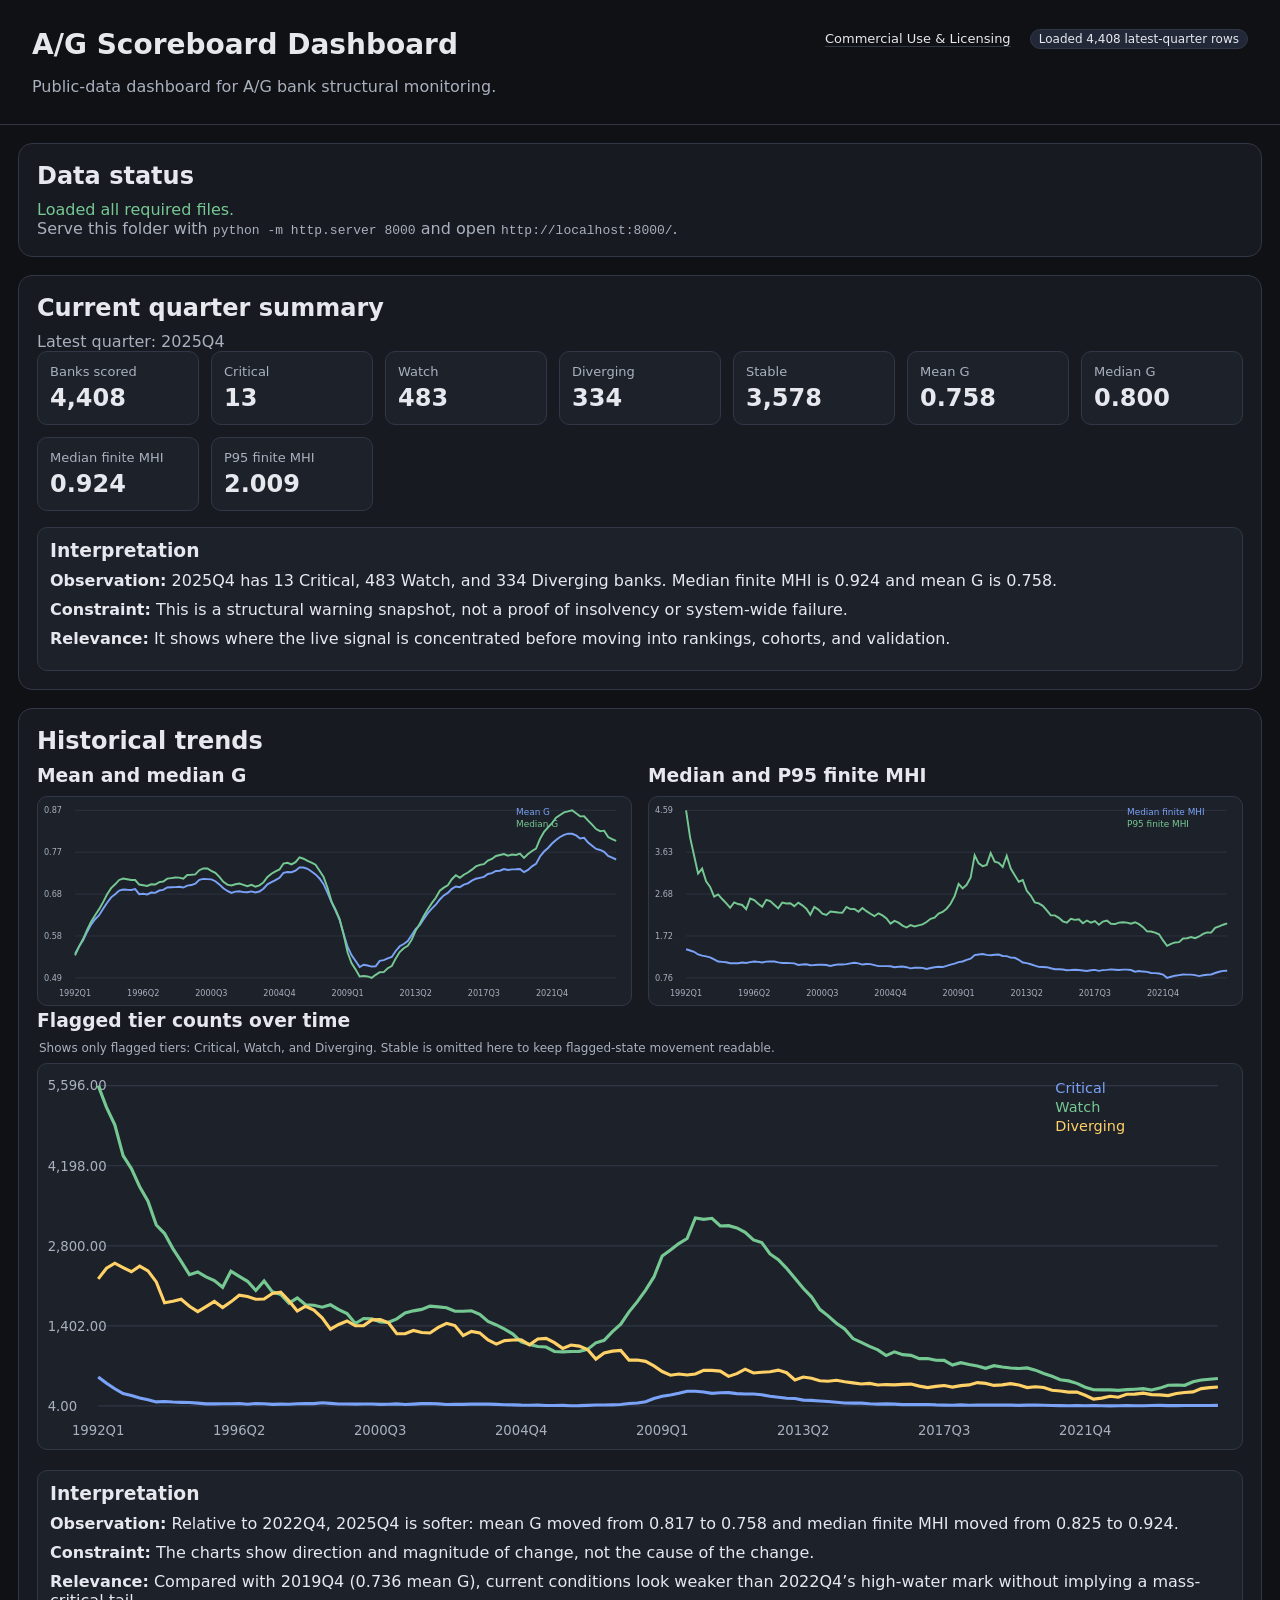
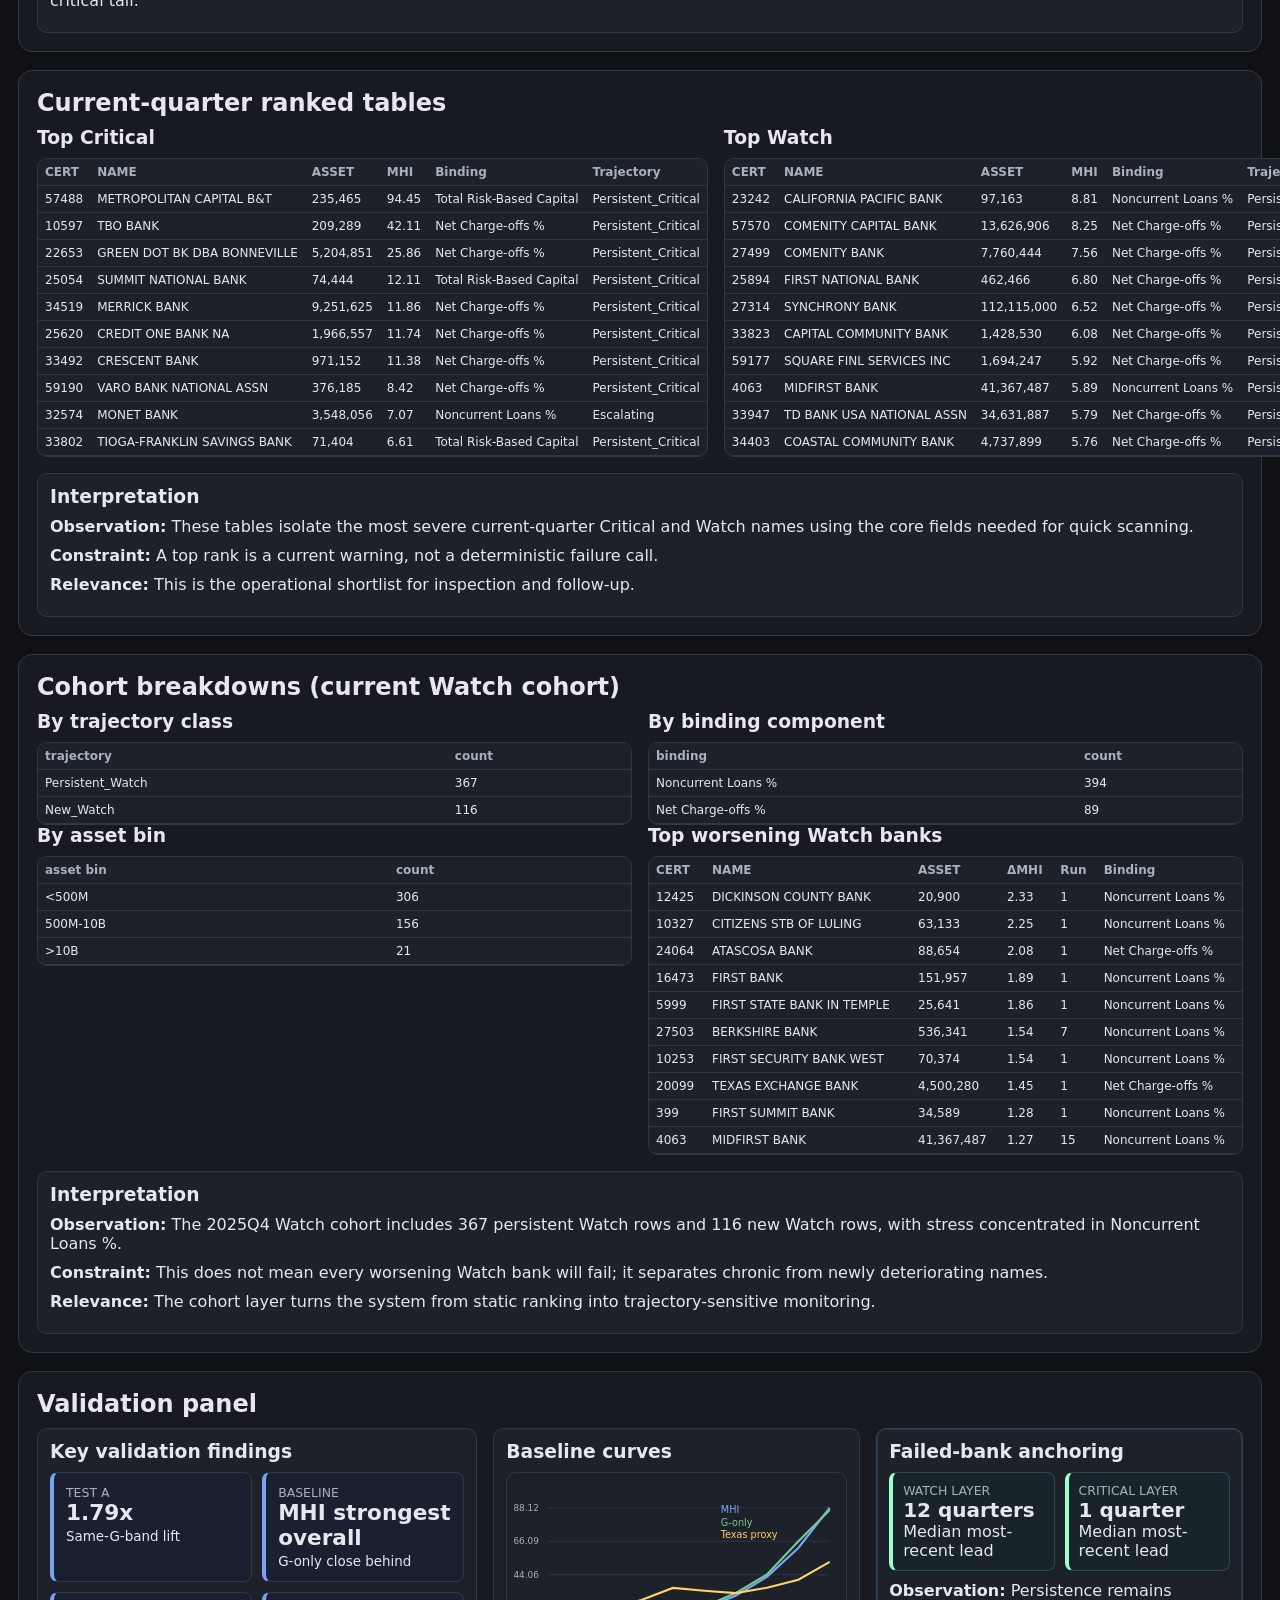
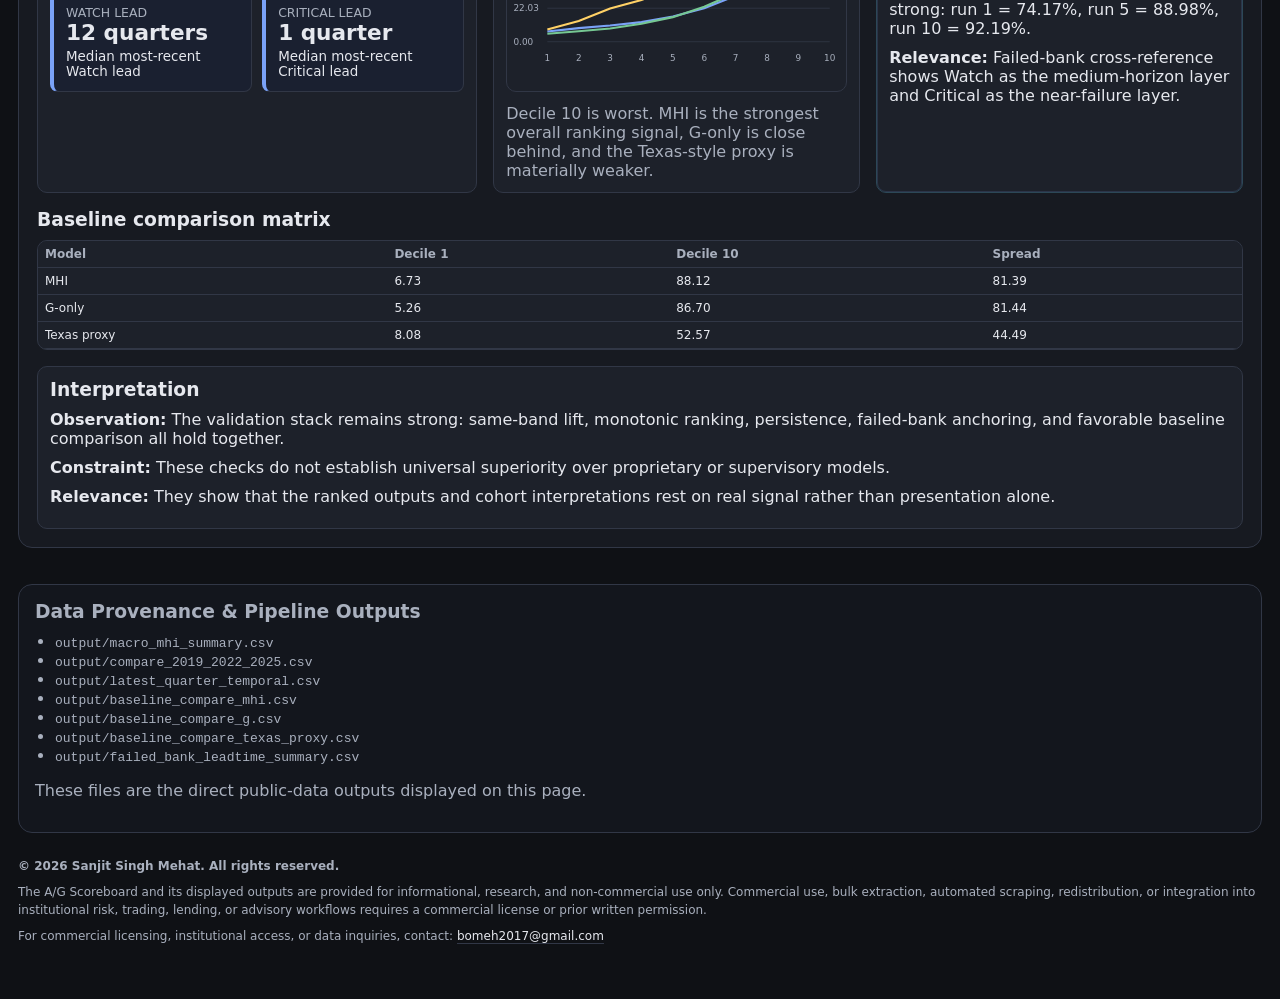
==== index.html @ 6cc2bc05 "Add files via upload" ====
<!doctype html>
<html lang="en">
<head>
  <meta charset="utf-8" />
  <meta name="viewport" content="width=device-width,initial-scale=1" />
  <title>A/G Scoreboard Dashboard</title>
  <link rel="stylesheet" href="styles.css" />
</head>
<body>
  <header class="page-header">
    <div>
      <h1>A/G Scoreboard Dashboard</h1>
      <p class="subhead">Public-data dashboard for A/G bank structural monitoring.</p>
    </div>
    <div class="header-meta"><a class="nav-link" href="licensing.html">Commercial Use & Licensing</a> <span id="headerMeta">Loading…</span></div>
  </header>

  <main class="container">
    <section class="panel">
      <h2>Data status</h2>
      <div id="loadStatus">Loading…</div>
      <div class="small">Serve this folder with <code>python -m http.server 8000</code> and open <code>http://localhost:8000/</code>.</div>
    </section>

    <section class="panel">
      <h2>Current quarter summary</h2>
      <div id="currentQuarterMeta" class="meta-row"></div>
      <div class="stats-grid" id="summaryStats"></div>
      <div class="interp"><h3>Interpretation</h3><div id="summaryInterp"></div></div>
    </section>

    <section class="panel">
      <h2>Historical trends</h2>
      <div class="chart-grid">
        <div><h3>Mean and median G</h3><svg id="gTrend" class="chart" viewBox="0 0 800 280"></svg></div>
        <div><h3>Median and P95 finite MHI</h3><svg id="mhiTrend" class="chart" viewBox="0 0 800 280"></svg></div>
      </div>
      <div>
        <h3>Flagged tier counts over time</h3>
        <div class="chart-note">Shows only flagged tiers: Critical, Watch, and Diverging. Stable is omitted here to keep flagged-state movement readable.</div>
        <svg id="tierTrend" class="chart tall" viewBox="0 0 1000 320"></svg>
      </div>
      <div class="interp"><h3>Interpretation</h3><div id="trendInterp"></div></div>
    </section>

    <section class="panel">
      <h2>Current-quarter ranked tables</h2>
      <div class="tables-grid">
        <div><h3>Top Critical</h3><div id="criticalTable"></div></div>
        <div><h3>Top Watch</h3><div id="watchTable"></div></div>
      </div>
      <div class="interp"><h3>Interpretation</h3><div id="rankInterp"></div></div>
    </section>

    <section class="panel">
      <h2>Cohort breakdowns (current Watch cohort)</h2>
      <div class="tables-grid">
        <div><h3>By trajectory class</h3><div id="watchTrajectory"></div></div>
        <div><h3>By binding component</h3><div id="watchBinding"></div></div>
      </div>
      <div class="tables-grid">
        <div><h3>By asset bin</h3><div id="watchAssetBin"></div></div>
        <div><h3>Top worsening Watch banks</h3><div id="watchWorsening"></div></div>
      </div>
      <div class="interp"><h3>Interpretation</h3><div id="cohortInterp"></div></div>
    </section>

    <section class="panel">
      <h2>Validation panel</h2>
      <div class="validation-grid">
        <div class="card">
          <h3>Key validation findings</h3>
          <div class="metrics-row" id="validationMetrics"></div>
        </div>
        <div class="card">
          <h3>Baseline curves</h3>
          <svg id="baselineChart" class="chart smallchart" viewBox="0 0 420 220"></svg>
          <div id="baselineCaption" class="small padtop"></div>
        </div>
        <div class="card anchor-card">
          <h3>Failed-bank anchoring</h3>
          <div id="failedBankSummary"></div>
        </div>
      </div>

      <div class="baseline-matrix-wrap">
        <h3>Baseline comparison matrix</h3>
        <div id="baselineMatrix"></div>
      </div>

      <div class="interp"><h3>Interpretation</h3><div id="validationInterp"></div></div>
    </section>
  </main>

  <footer class="page-footer">
    <div class="footer-card">
      <h3>Data Provenance &amp; Pipeline Outputs</h3>
      <ul class="downloads">
        <li><code>output/macro_mhi_summary.csv</code></li>
        <li><code>output/compare_2019_2022_2025.csv</code></li>
        <li><code>output/latest_quarter_temporal.csv</code></li>
        <li><code>output/baseline_compare_mhi.csv</code></li>
        <li><code>output/baseline_compare_g.csv</code></li>
        <li><code>output/baseline_compare_texas_proxy.csv</code></li>
        <li><code>output/failed_bank_leadtime_summary.csv</code></li>
      </ul>
      <p class="small">These files are the direct public-data outputs displayed on this page.</p>
    </div>
  </footer>

  <footer class="legal-footer">
    <p><strong>&copy; 2026 Sanjit Singh Mehat. All rights reserved.</strong></p>
    <p>
      The A/G Scoreboard and its displayed outputs are provided for informational,
      research, and non-commercial use only. Commercial use, bulk extraction,
      automated scraping, redistribution, or integration into institutional risk,
      trading, lending, or advisory workflows requires a commercial license or prior written permission.
    </p>
    <p>
      For commercial licensing, institutional access, or data inquiries, contact:
      <a href="mailto:bomeh2017@gmail.com">bomeh2017@gmail.com</a>
    </p>
  </footer>

  <script src="app.js"></script>
</body>
</html>
---- styles.css ----
:root{
  --bg:#0f1115; --panel:#171a21; --panel2:#1d212a; --text:#e6e8ee; --muted:#a9b0be;
  --line:#313746; --good:#76c893; --warn:#ffd166; --bad:#ef476f; --accent:#7aa2f7; --accent2:#9bffce;
}
*{box-sizing:border-box}
body{margin:0;font-family:ui-sans-serif,system-ui,-apple-system,Segoe UI,Roboto,Helvetica,Arial,sans-serif;background:var(--bg);color:var(--text)}
.page-header{display:flex;justify-content:space-between;gap:24px;align-items:flex-start;padding:28px 32px 12px;border-bottom:1px solid var(--line)}
h1,h2,h3{margin:0 0 10px}
h1{font-size:28px}
.subhead,.small,.meta-row,.chart-note{color:var(--muted)}
.container{max-width:1400px;margin:0 auto;padding:18px}
.panel{background:var(--panel);border:1px solid var(--line);border-radius:14px;padding:18px;margin-bottom:18px}
.page-footer{max-width:1400px;margin:0 auto 24px;padding:0 18px}
.footer-card{background:#13161d;border:1px solid var(--line);border-radius:14px;padding:16px;color:var(--muted)}
.stats-grid{display:grid;grid-template-columns:repeat(auto-fit,minmax(160px,1fr));gap:12px}
.stat,.card{background:var(--panel2);border:1px solid var(--line);border-radius:10px;padding:12px}
.stat .label{color:var(--muted);font-size:13px}
.stat .value{font-size:24px;font-weight:700;margin-top:5px}
.chart-grid,.tables-grid,.validation-grid{display:grid;gap:16px}
.chart-grid,.tables-grid{grid-template-columns:1fr 1fr}
.validation-grid{grid-template-columns:1.2fr 1fr 1fr}
.chart{width:100%;height:auto;background:var(--panel2);border:1px solid var(--line);border-radius:10px}
.chart.tall{min-height:320px}
.chart.smallchart{min-height:220px}
.chart-note{font-size:12px;margin:0 0 8px 2px}
table{width:100%;border-collapse:collapse;font-size:13px}
th,td{border-bottom:1px solid var(--line);padding:7px 8px;text-align:left;vertical-align:top}
th{color:var(--muted);font-weight:600;position:sticky;top:0;background:var(--panel2)}
.table-wrap{max-height:360px;overflow:auto;background:var(--panel2);border:1px solid var(--line);border-radius:10px}
.interp{margin-top:16px;background:var(--panel2);border:1px solid var(--line);border-radius:10px;padding:12px}
.downloads{margin:0;padding-left:20px}
.badge{display:inline-block;padding:2px 8px;border-radius:999px;font-size:12px;background:#232838;border:1px solid var(--line)}
.ok{color:var(--good)} .warn{color:var(--warn)} .bad{color:var(--bad)}
.metrics-row{display:grid;grid-template-columns:repeat(auto-fit,minmax(135px,1fr));gap:10px}
.metric-card{background:#1a2030;padding:12px;border:1px solid var(--line);border-left:4px solid var(--accent);border-radius:8px}
.metric-card .value{font-size:1.35em;font-weight:700;color:var(--text)}
.metric-card .label{font-size:.78em;color:var(--muted);text-transform:uppercase}
.metric-card .sub{font-size:.84em;color:var(--text);margin-top:4px}
.anchor-card{border-color:#2c4857; box-shadow: inset 0 0 0 1px rgba(122,162,247,.15)}
.anchor-highlight{display:grid;grid-template-columns:1fr 1fr;gap:10px;margin:8px 0 10px}
.anchor-box{background:#18232a;border:1px solid #2c4857;border-left:4px solid var(--accent2);border-radius:8px;padding:10px}
.anchor-box .value{font-size:1.25em;font-weight:700}
.anchor-box .label{font-size:.78em;color:var(--muted);text-transform:uppercase}
.padtop{padding-top:8px}
.compact th,.compact td{font-size:12px;padding:6px 7px}
.col-nowrap{white-space:nowrap}
.col-binding{max-width:165px;white-space:nowrap;overflow:hidden;text-overflow:ellipsis}
.col-name{white-space:nowrap;max-width:220px;overflow:hidden;text-overflow:ellipsis}
.baseline-matrix-wrap{margin-top:16px}
.prose-line{margin:0 0 10px}
.legal-footer {
  max-width: 1400px;
  margin: 0 auto 28px;
  padding: 0 18px 18px;
}
.legal-footer p {
  margin: 0 0 8px;
  color: var(--muted);
  font-size: 12px;
  line-height: 1.5;
}
.legal-footer a {
  color: var(--text);
  text-decoration: none;
  border-bottom: 1px solid var(--line);
}
.legal-footer a:hover {
  color: var(--accent);
}
@media (max-width:1100px){.validation-grid,.anchor-highlight{grid-template-columns:1fr}}
@media (max-width:980px){.chart-grid,.tables-grid,.page-header{grid-template-columns:1fr;display:grid}}


.nav-link{
  color: var(--text);
  text-decoration:none;
  border-bottom:1px solid var(--line);
  margin-right:14px;
  font-size:13px;
}
.nav-link:hover{ color: var(--accent); }

.licensing-wrap{
  max-width: 980px;
  margin: 0 auto;
  padding: 24px 18px 40px;
}
.licensing-card{
  background: var(--panel);
  border:1px solid var(--line);
  border-radius:14px;
  padding:20px;
  margin-bottom:18px;
}
.licensing-card p{
  color: var(--text);
  line-height:1.6;
  margin:0 0 12px;
}
.licensing-card ul{
  margin: 0 0 8px 20px;
  color: var(--text);
}
.licensing-card li{
  margin: 0 0 8px;
}
.licensing-note{
  color: var(--muted);
  font-size: 13px;
}
.inline-link{
  color: var(--text);
  text-decoration:none;
  border-bottom:1px solid var(--line);
}
.inline-link:hover{ color: var(--accent); }
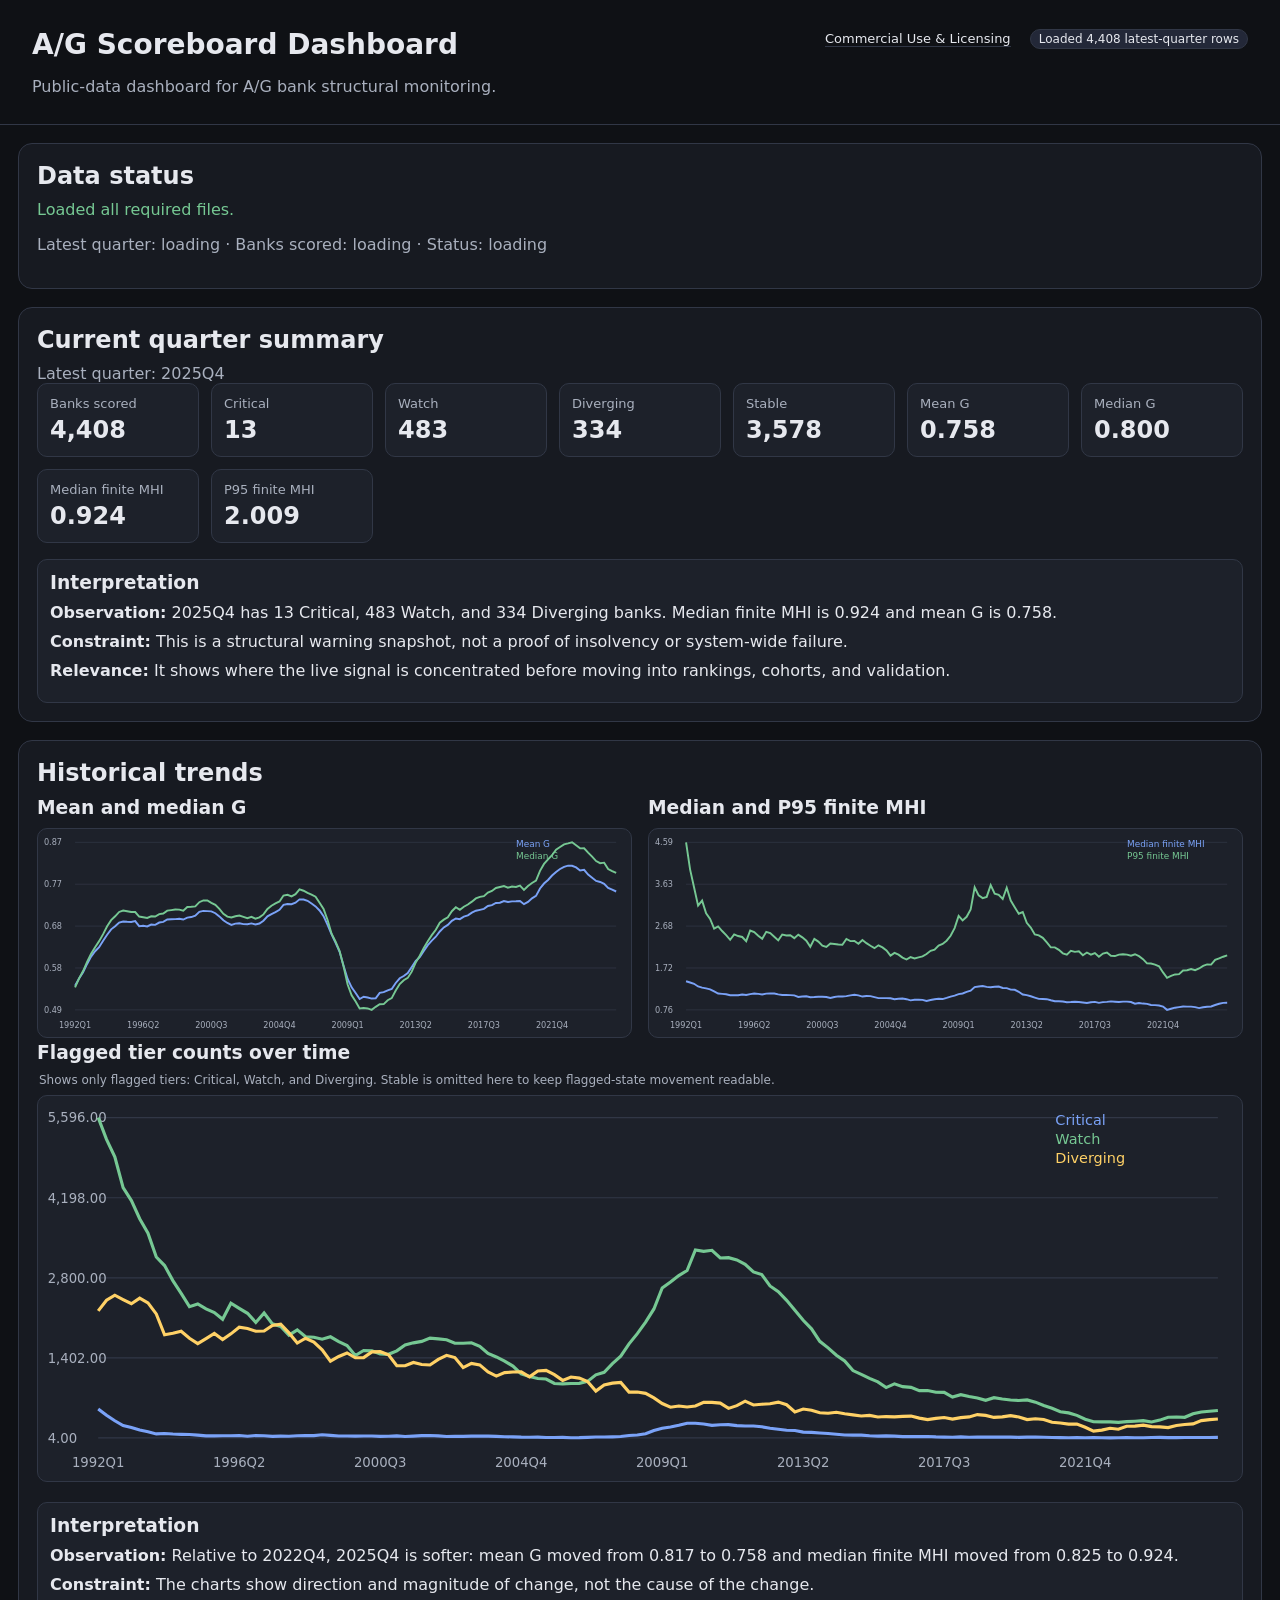
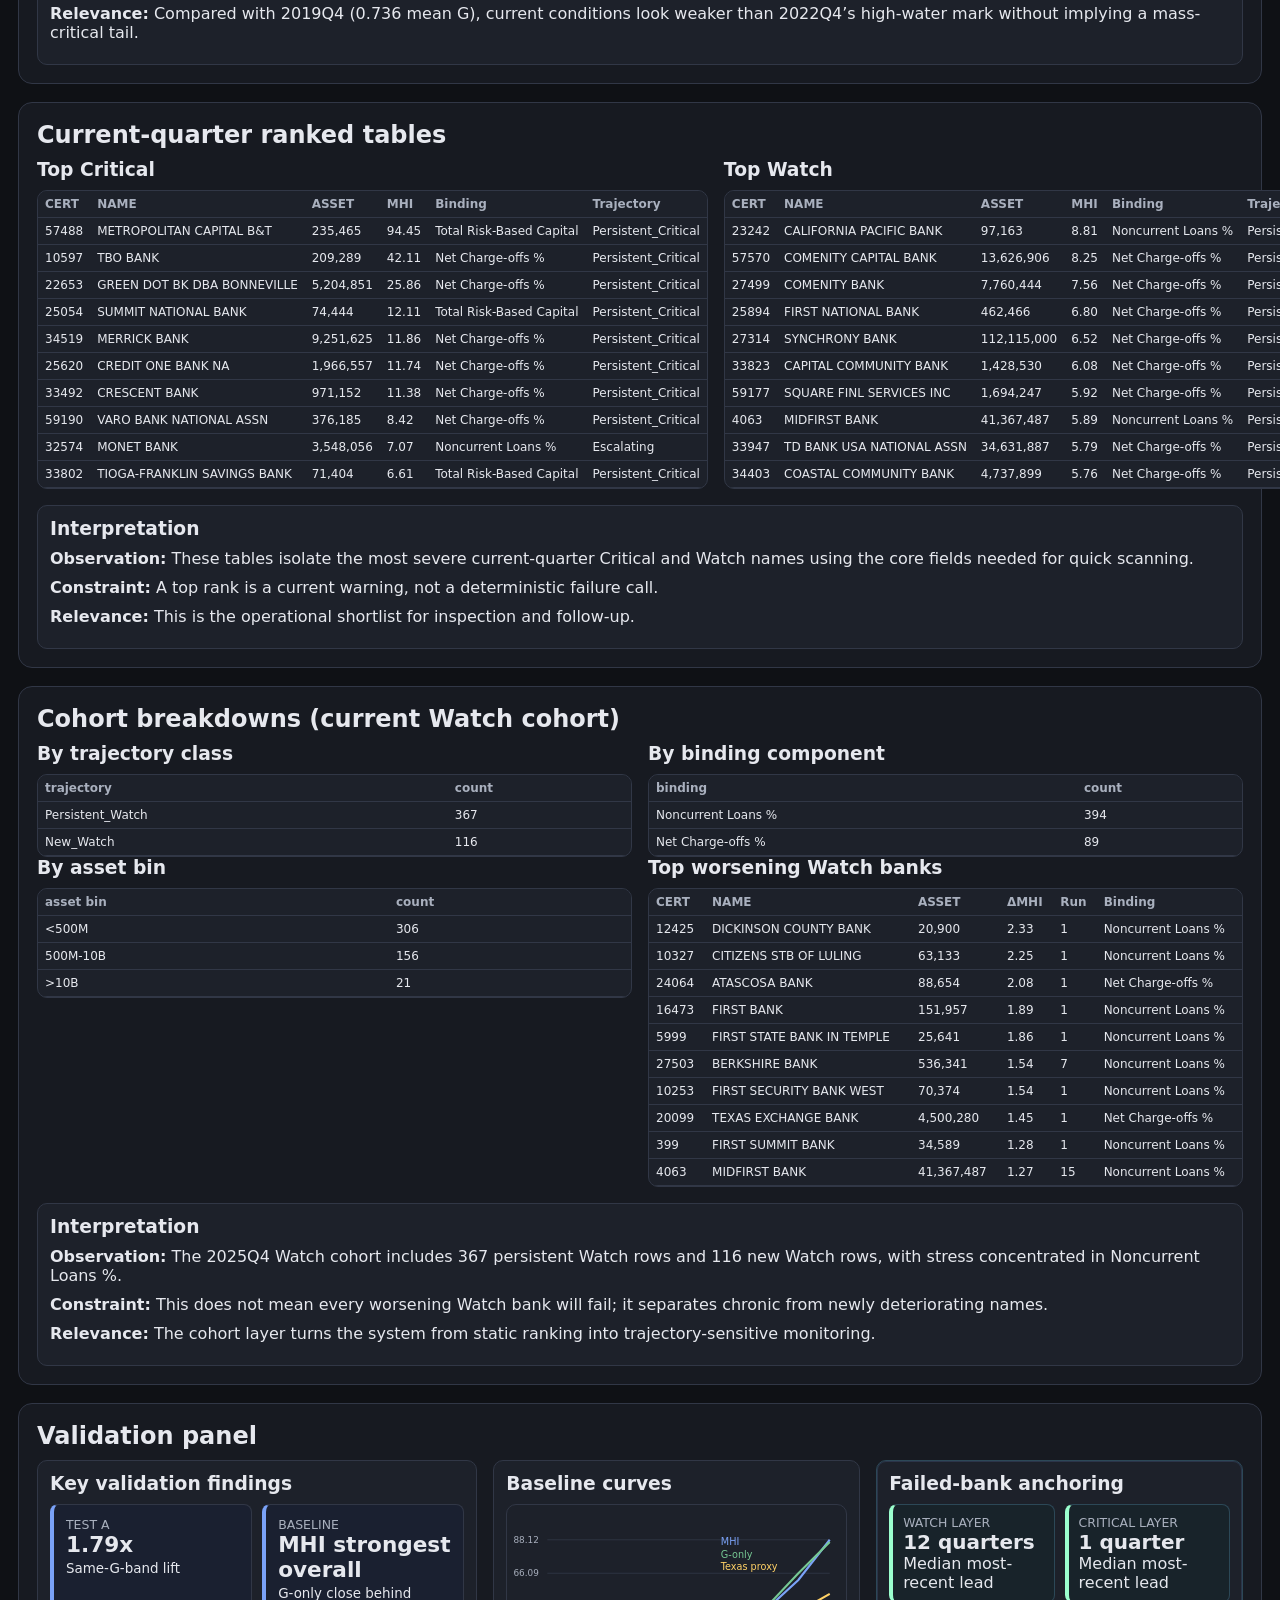
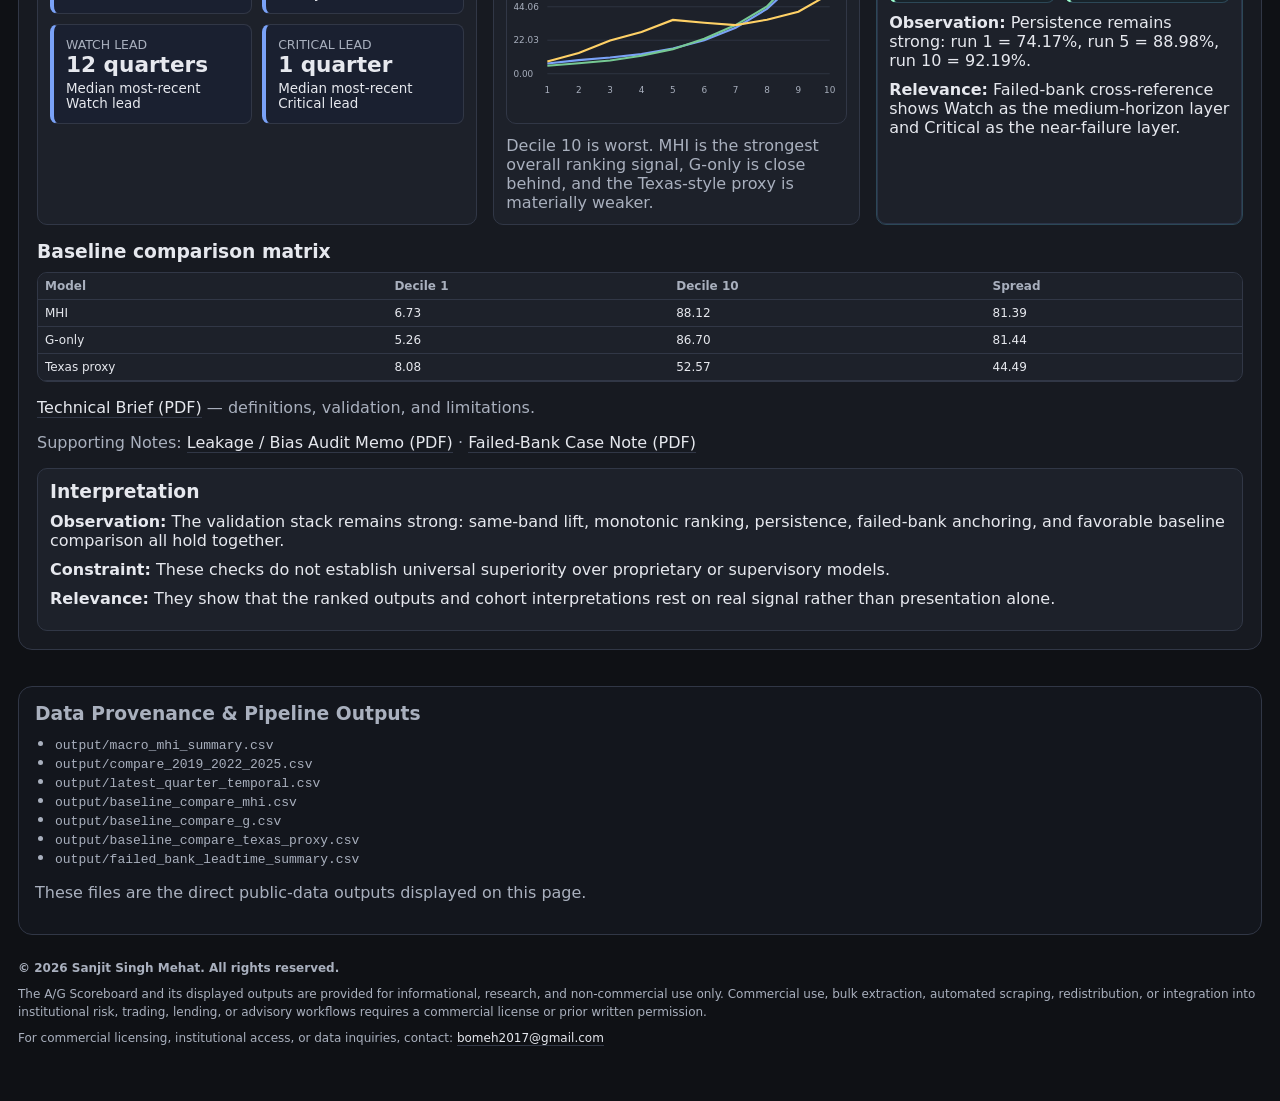
==== commit 28e8f7a1: "Add files via upload" ====
--- a/index.html
+++ b/index.html
@@ -19,7 +19,7 @@
     <section class="panel">
       <h2>Data status</h2>
       <div id="loadStatus">Loading…</div>
-      <div class="small">Serve this folder with <code>python -m http.server 8000</code> and open <code>http://localhost:8000/</code>.</div>
+      <p class="small" id="statusMeta">Latest quarter: loading · Banks scored: loading · Status: loading</p>
     </section>
 
     <section class="panel">
@@ -88,6 +88,16 @@
         <div id="baselineMatrix"></div>
       </div>
 
+      <p class="small brief-link-row">
+        <a class="inline-link" href="Technical%20Brief.pdf">Technical Brief (PDF)</a> — definitions, validation, and limitations.
+      </p>
+      <p class="small brief-link-row">
+        Supporting Notes:
+        <a class="inline-link" href="AG%20Leakage%20Bias%20Audit%20Memo.pdf">Leakage / Bias Audit Memo (PDF)</a>
+        ·
+        <a class="inline-link" href="FAILED_BANK_CASE_NOTE.pdf">Failed-Bank Case Note (PDF)</a>
+      </p>
+
       <div class="interp"><h3>Interpretation</h3><div id="validationInterp"></div></div>
     </section>
   </main>
--- a/styles.css
+++ b/styles.css
@@ -114,3 +114,6 @@
   border-bottom:1px solid var(--line);
 }
 .inline-link:hover{ color: var(--accent); }
+.brief-link-row + .brief-link-row {
+  margin-top: 6px;
+}
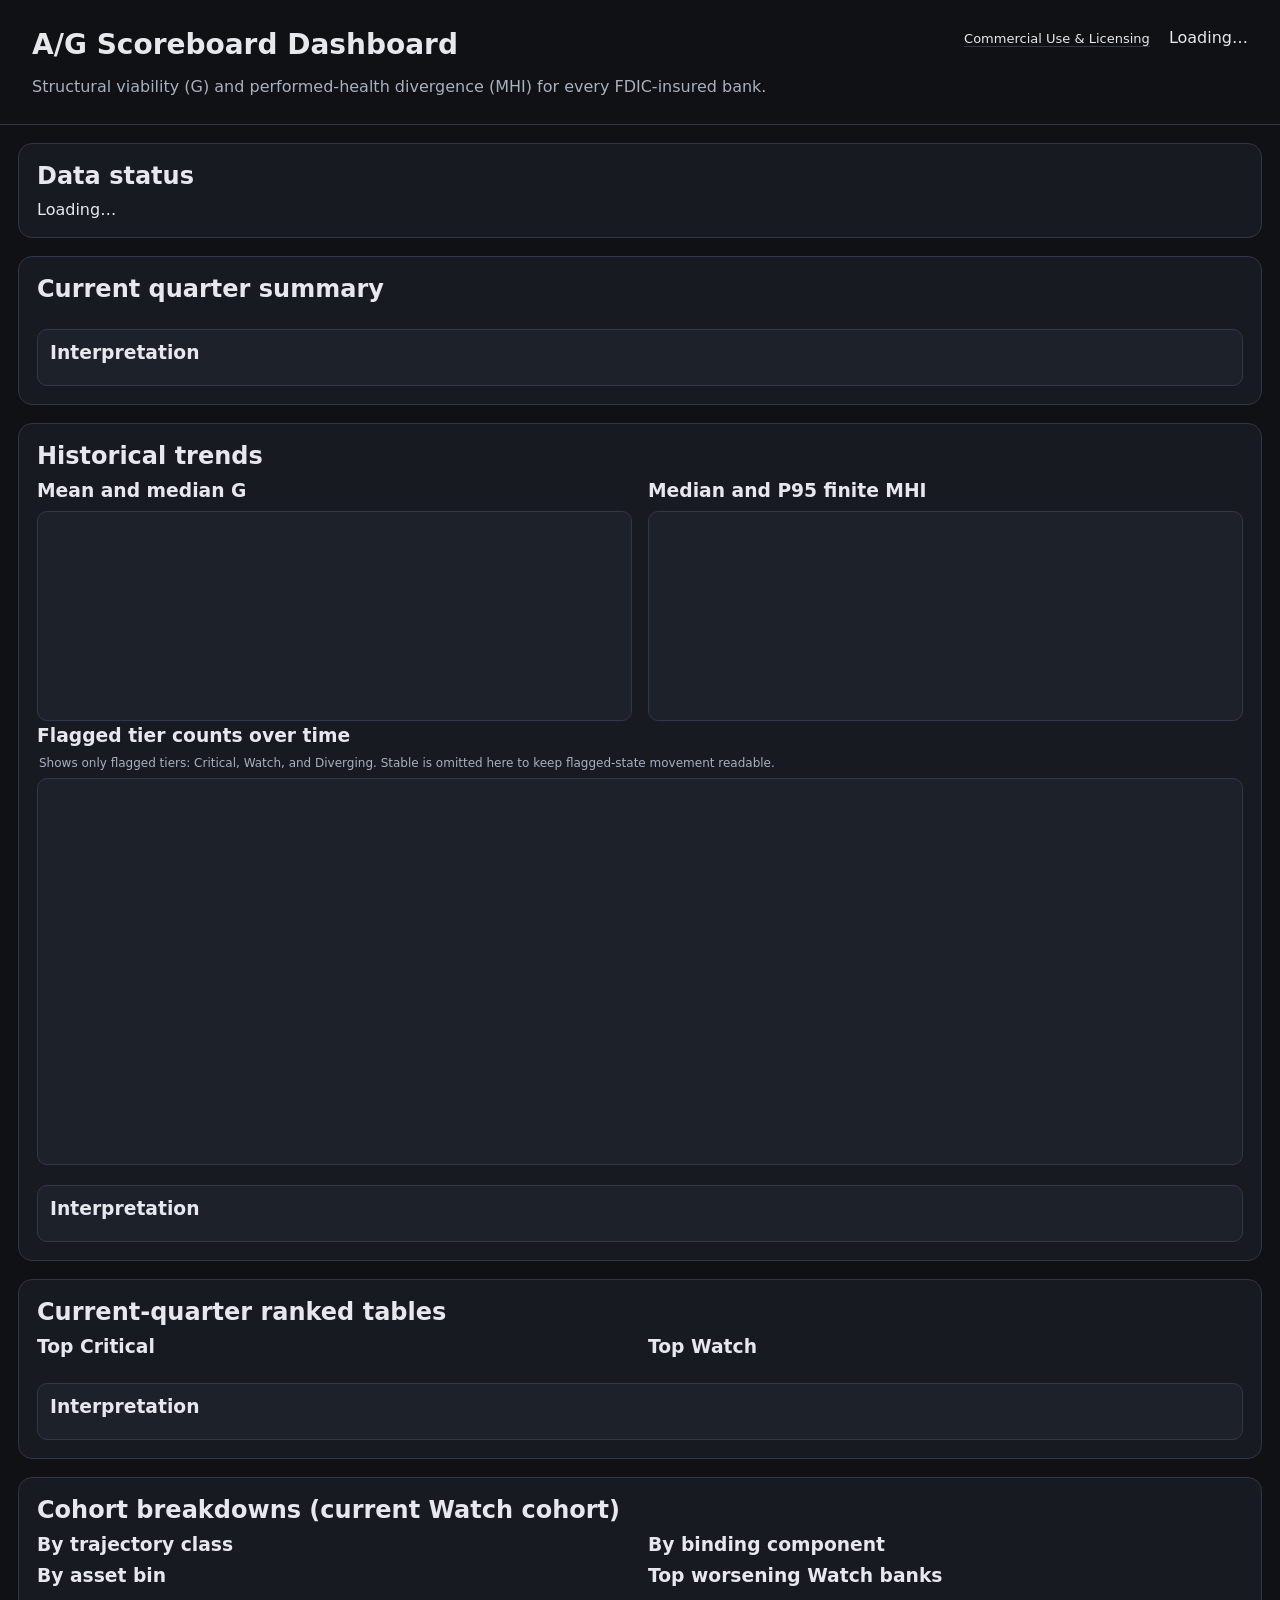
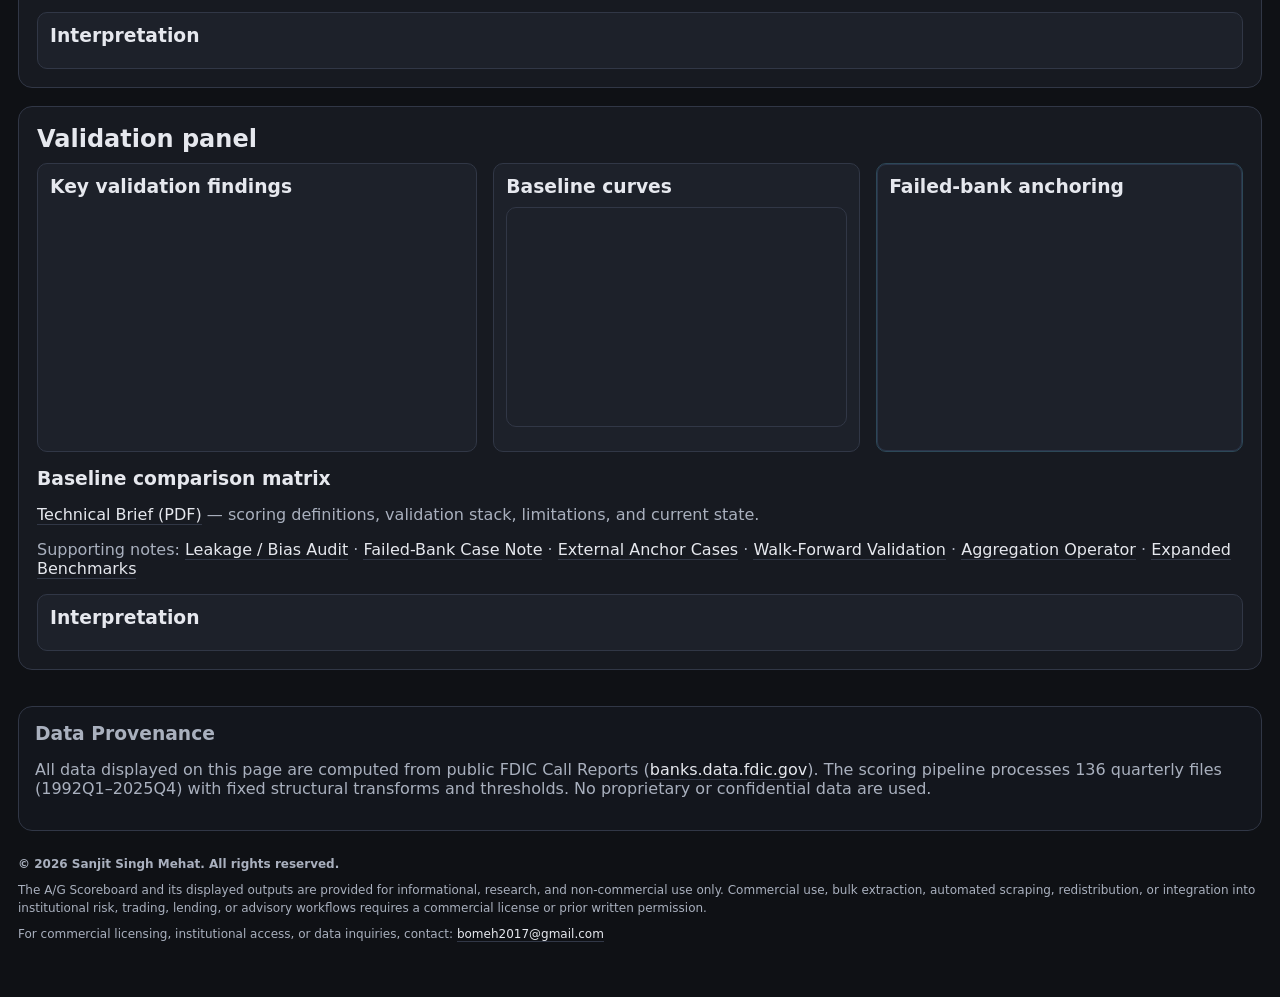
==== commit 60e1638a: "Add files via upload" ====
--- a/index.html
+++ b/index.html
@@ -10,7 +10,7 @@
   <header class="page-header">
     <div>
       <h1>A/G Scoreboard Dashboard</h1>
-      <p class="subhead">Public-data dashboard for A/G bank structural monitoring.</p>
+      <p class="subhead">Structural viability (G) and performed-health divergence (MHI) for every FDIC-insured bank.</p>
     </div>
     <div class="header-meta"><a class="nav-link" href="licensing.html">Commercial Use & Licensing</a> <span id="headerMeta">Loading…</span></div>
   </header>
@@ -19,7 +19,6 @@
     <section class="panel">
       <h2>Data status</h2>
       <div id="loadStatus">Loading…</div>
-      <p class="small" id="statusMeta">Latest quarter: loading · Banks scored: loading · Status: loading</p>
     </section>
 
     <section class="panel">
@@ -89,13 +88,21 @@
       </div>
 
       <p class="small brief-link-row">
-        <a class="inline-link" href="Technical%20Brief.pdf">Technical Brief (PDF)</a> — definitions, validation, and limitations.
+        <a class="inline-link" href="Technical%20Brief%20(Updated).pdf">Technical Brief (PDF)</a> — scoring definitions, validation stack, limitations, and current state.
       </p>
       <p class="small brief-link-row">
-        Supporting Notes:
-        <a class="inline-link" href="AG%20Leakage%20Bias%20Audit%20Memo.pdf">Leakage / Bias Audit Memo (PDF)</a>
+        Supporting notes:
+        <a class="inline-link" href="AG%20Leakage%20Bias%20Audit%20Memo.pdf">Leakage / Bias Audit</a>
         ·
-        <a class="inline-link" href="FAILED_BANK_CASE_NOTE.pdf">Failed-Bank Case Note (PDF)</a>
+        <a class="inline-link" href="FAILED_BANK_CASE_NOTE.pdf">Failed-Bank Case Note</a>
+        ·
+        <a class="inline-link" href="EXTERNAL_ANCHOR_CASE_SET.md">External Anchor Cases</a>
+        ·
+        <a class="inline-link" href="WALKFORWARD_EXTERNAL_VALIDATION.md">Walk-Forward Validation</a>
+        ·
+        <a class="inline-link" href="AGGREGATION_OPERATOR_NOTE.md">Aggregation Operator</a>
+        ·
+        <a class="inline-link" href="BENCHMARK_EXPANSION_NOTE.md">Expanded Benchmarks</a>
       </p>
 
       <div class="interp"><h3>Interpretation</h3><div id="validationInterp"></div></div>
@@ -104,17 +111,13 @@
 
   <footer class="page-footer">
     <div class="footer-card">
-      <h3>Data Provenance &amp; Pipeline Outputs</h3>
-      <ul class="downloads">
-        <li><code>output/macro_mhi_summary.csv</code></li>
-        <li><code>output/compare_2019_2022_2025.csv</code></li>
-        <li><code>output/latest_quarter_temporal.csv</code></li>
-        <li><code>output/baseline_compare_mhi.csv</code></li>
-        <li><code>output/baseline_compare_g.csv</code></li>
-        <li><code>output/baseline_compare_texas_proxy.csv</code></li>
-        <li><code>output/failed_bank_leadtime_summary.csv</code></li>
-      </ul>
-      <p class="small">These files are the direct public-data outputs displayed on this page.</p>
+      <h3>Data Provenance</h3>
+      <p class="small">
+        All data displayed on this page are computed from public FDIC Call Reports
+        (<a class="inline-link" href="https://banks.data.fdic.gov">banks.data.fdic.gov</a>).
+        The scoring pipeline processes 136 quarterly files (1992Q1–2025Q4) with fixed structural
+        transforms and thresholds. No proprietary or confidential data are used.
+      </p>
     </div>
   </footer>
 
--- a/styles.css
+++ b/styles.css
@@ -117,3 +117,9 @@
 .brief-link-row + .brief-link-row {
   margin-top: 6px;
 }
+.tag-internal,.tag-external{
+  display:inline-block;font-size:9px;font-weight:700;text-transform:uppercase;
+  letter-spacing:.05em;padding:1px 5px;border-radius:3px;vertical-align:middle;margin-left:4px;
+}
+.tag-internal{background:#2a2415;color:#ffd166;border:1px solid #4a3d1a}
+.tag-external{background:#152a1f;color:#76c893;border:1px solid #1a4a2d}
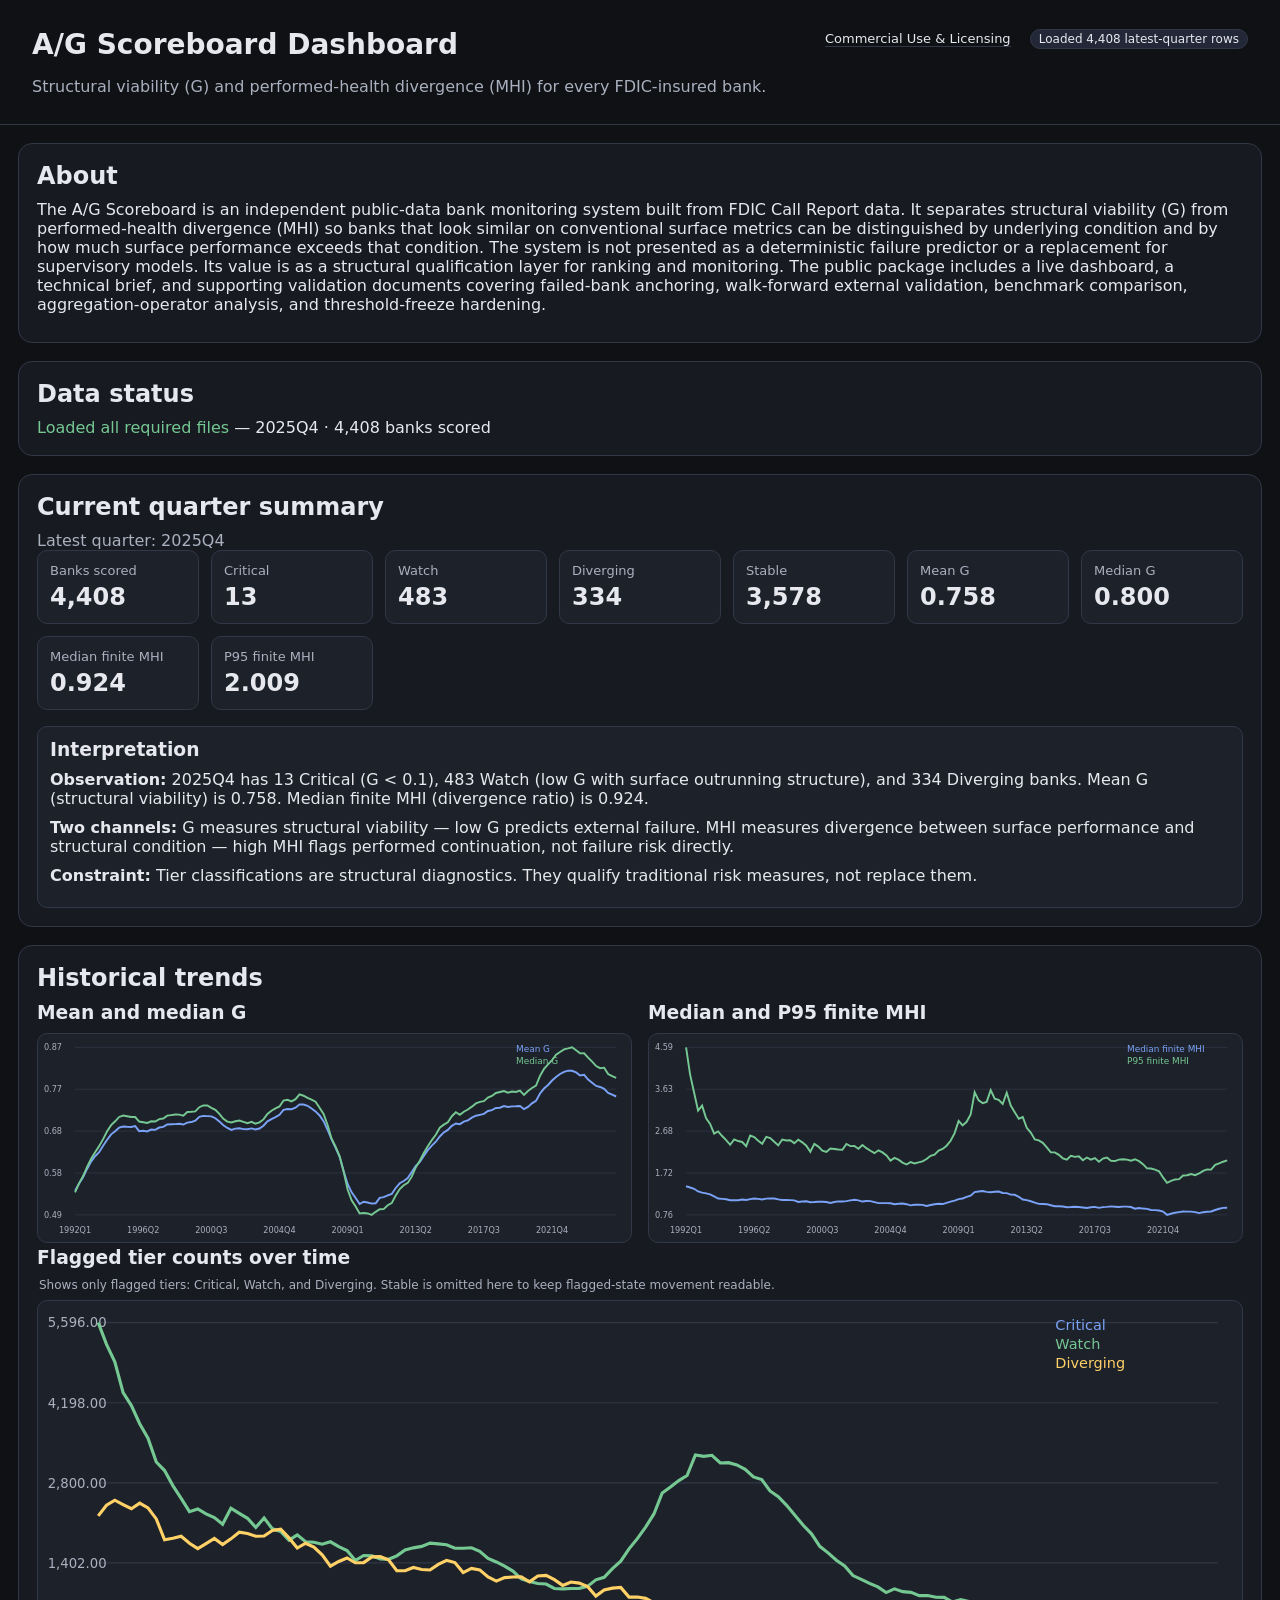
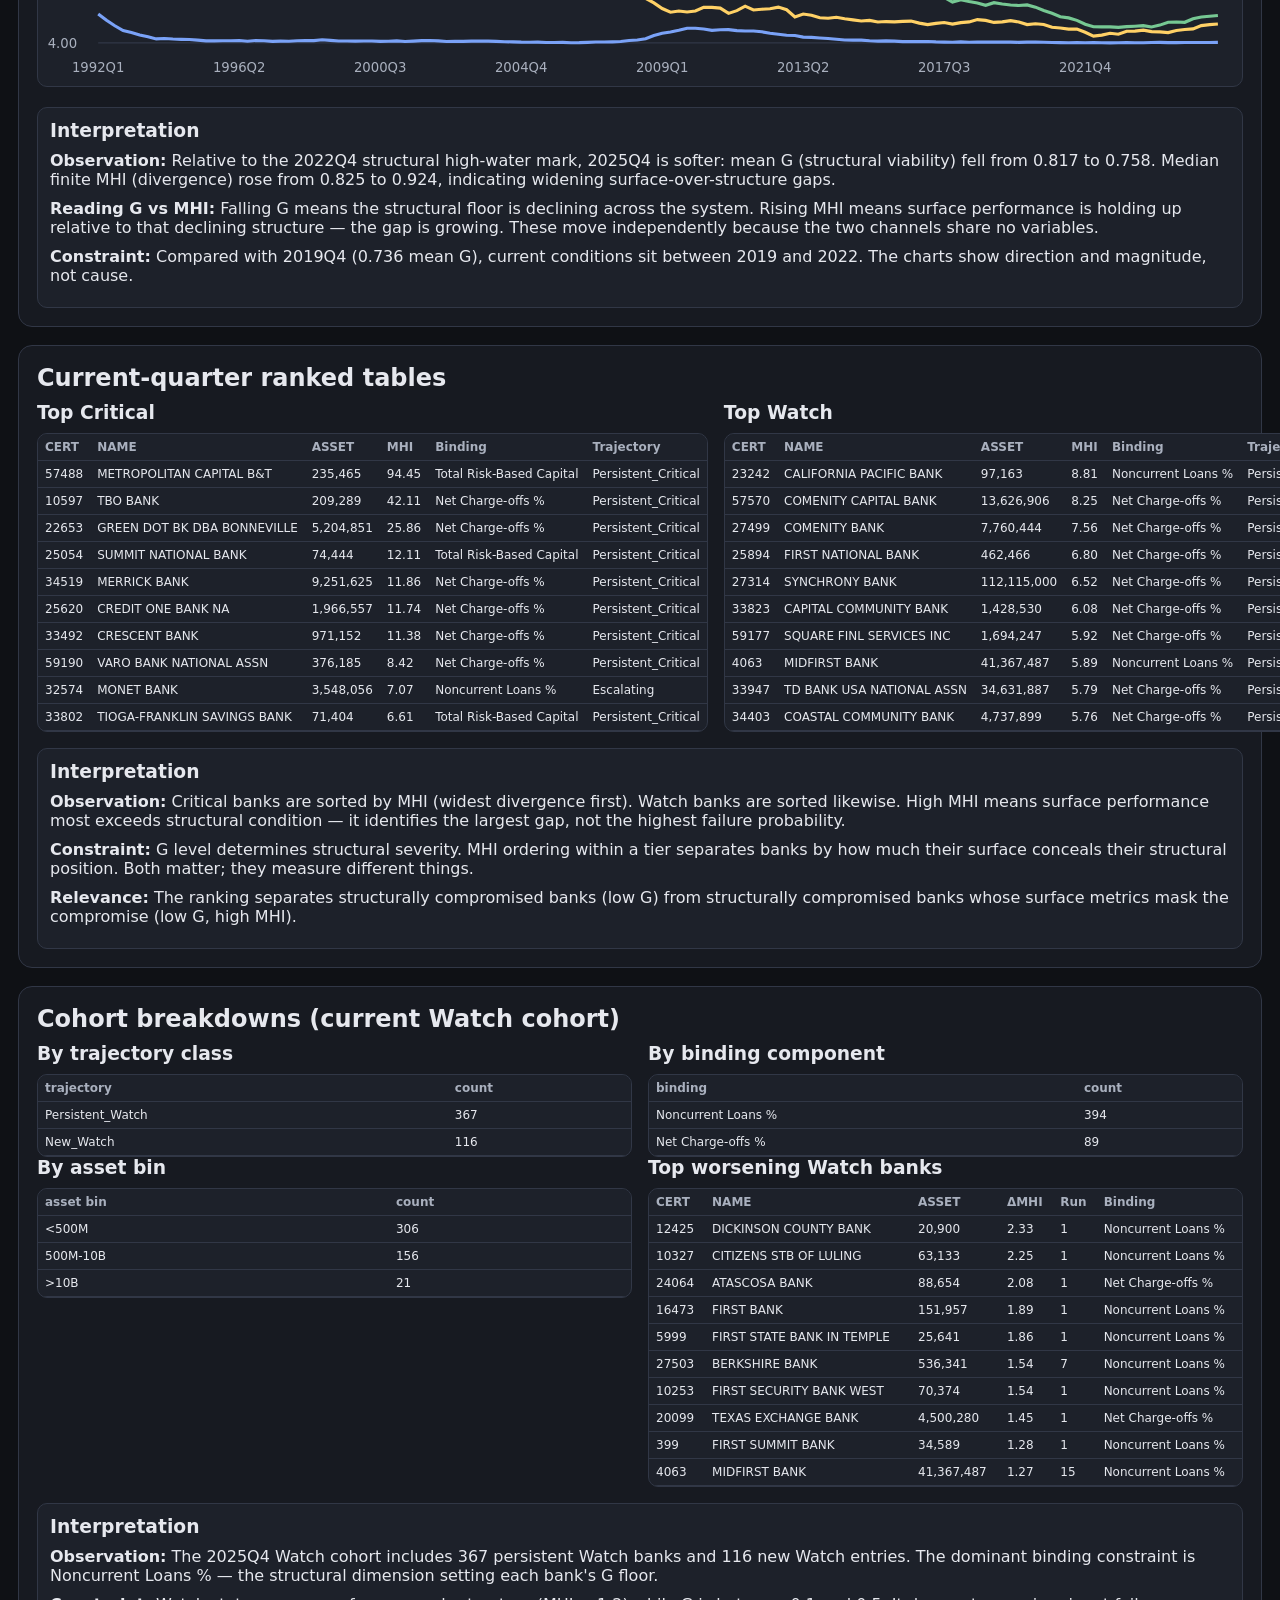
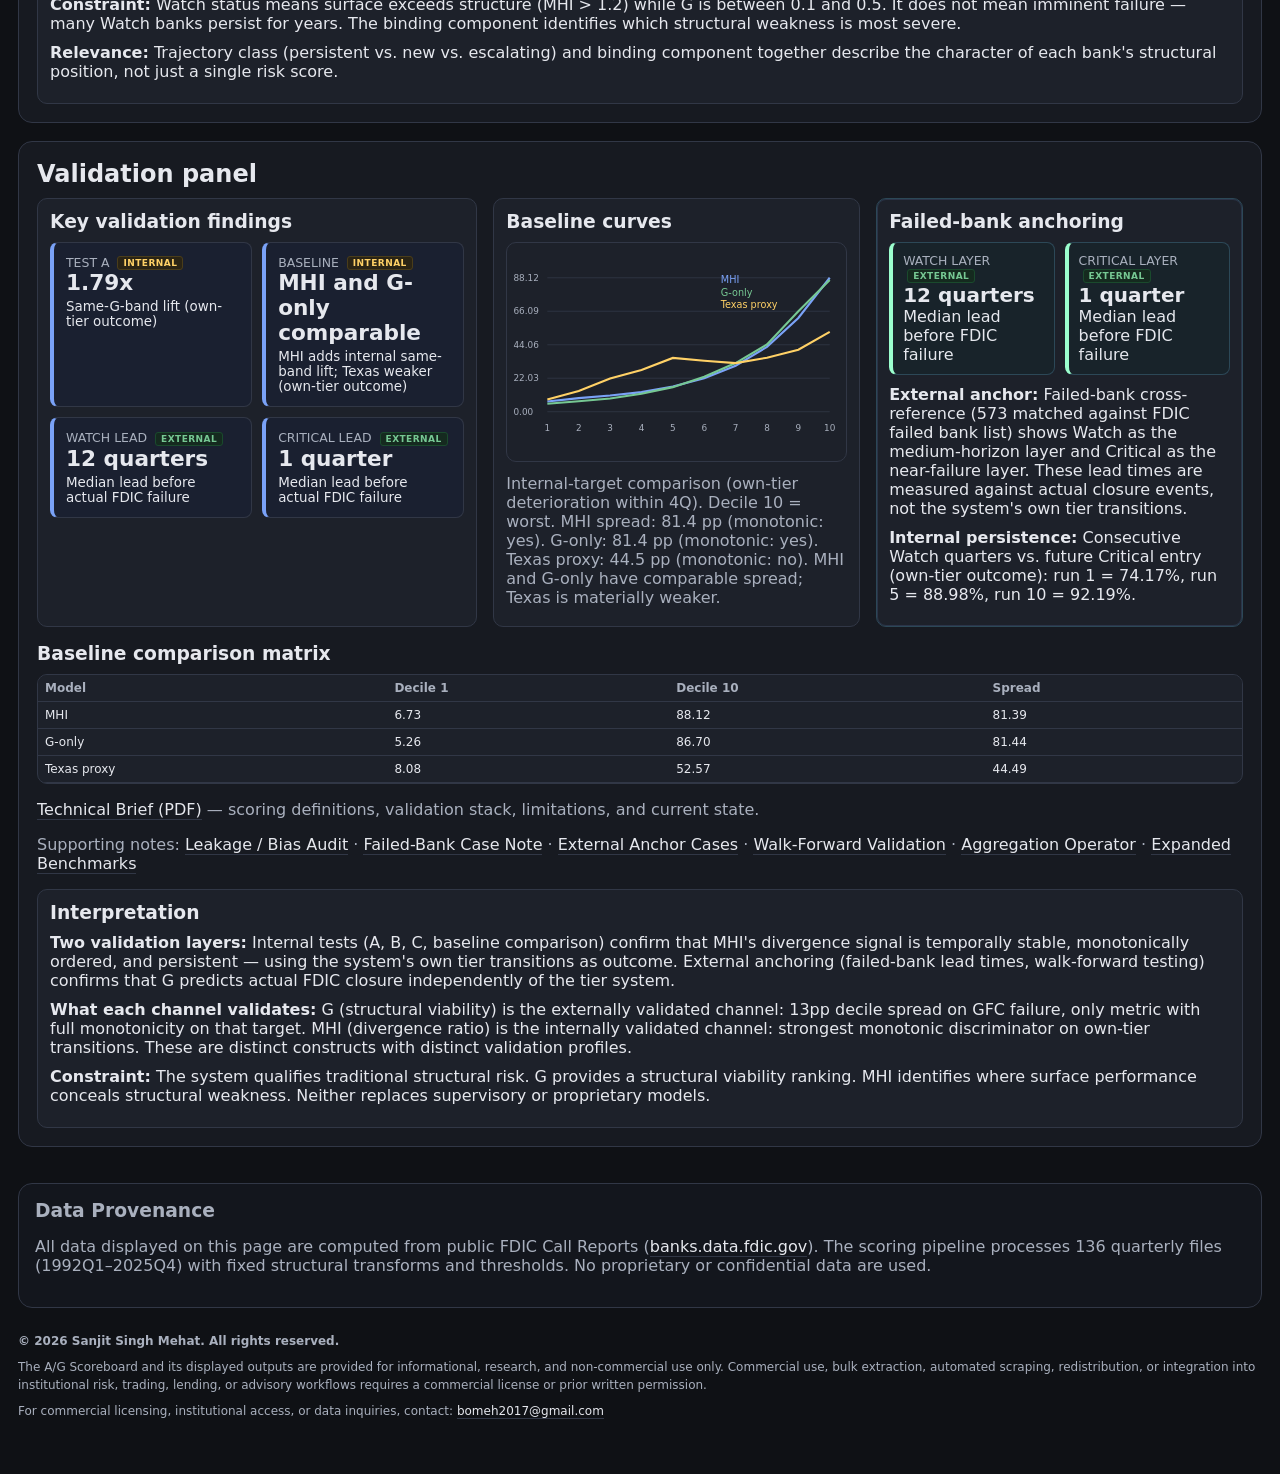
==== commit 5af7d0a9: "Add files via upload" ====
--- a/index.html
+++ b/index.html
@@ -16,6 +16,11 @@
   </header>
 
   <main class="container">
+    <section class="panel about-panel">
+      <h2>About</h2>
+      <p class="prose-line">The A/G Scoreboard is an independent public-data bank monitoring system built from FDIC Call Report data. It separates structural viability (G) from performed-health divergence (MHI) so banks that look similar on conventional surface metrics can be distinguished by underlying condition and by how much surface performance exceeds that condition. The system is not presented as a deterministic failure predictor or a replacement for supervisory models. Its value is as a structural qualification layer for ranking and monitoring. The public package includes a live dashboard, a technical brief, and supporting validation documents covering failed-bank anchoring, walk-forward external validation, benchmark comparison, aggregation-operator analysis, and threshold-freeze hardening.</p>
+    </section>
+
     <section class="panel">
       <h2>Data status</h2>
       <div id="loadStatus">Loading…</div>
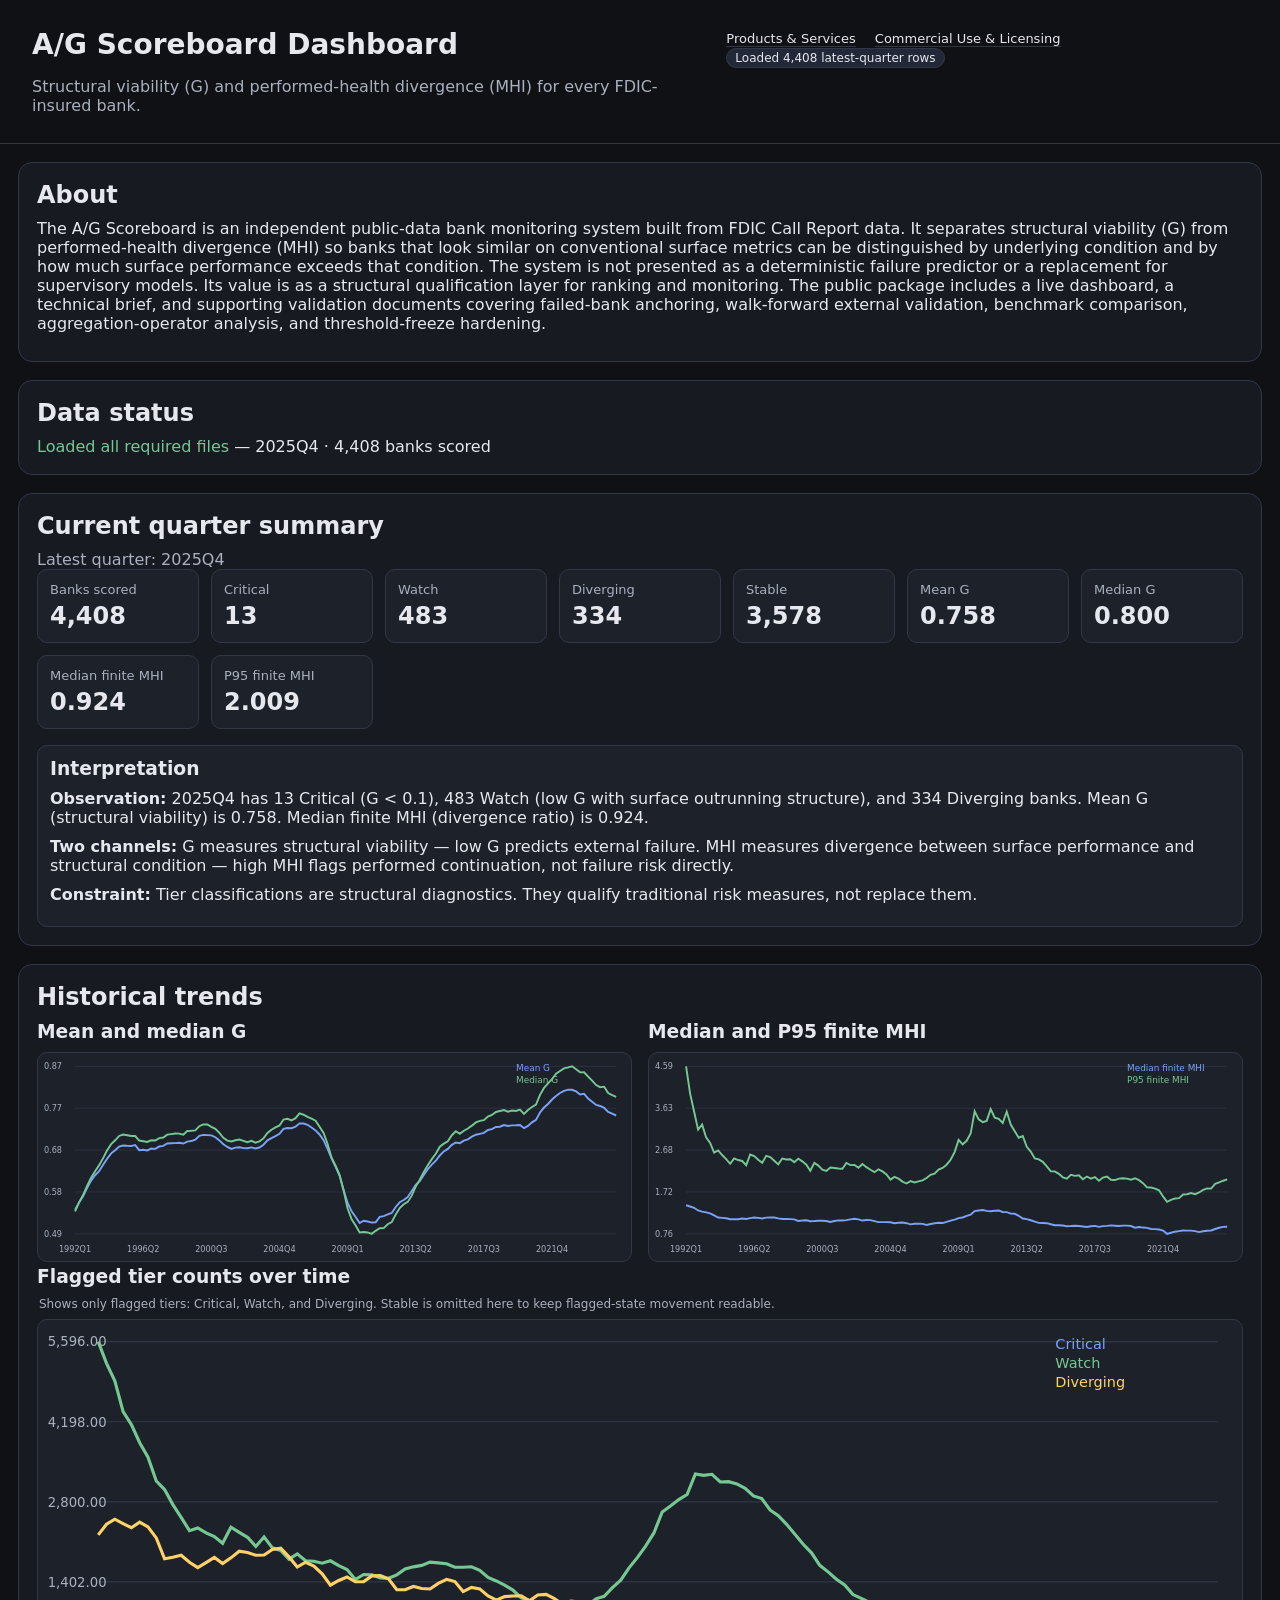
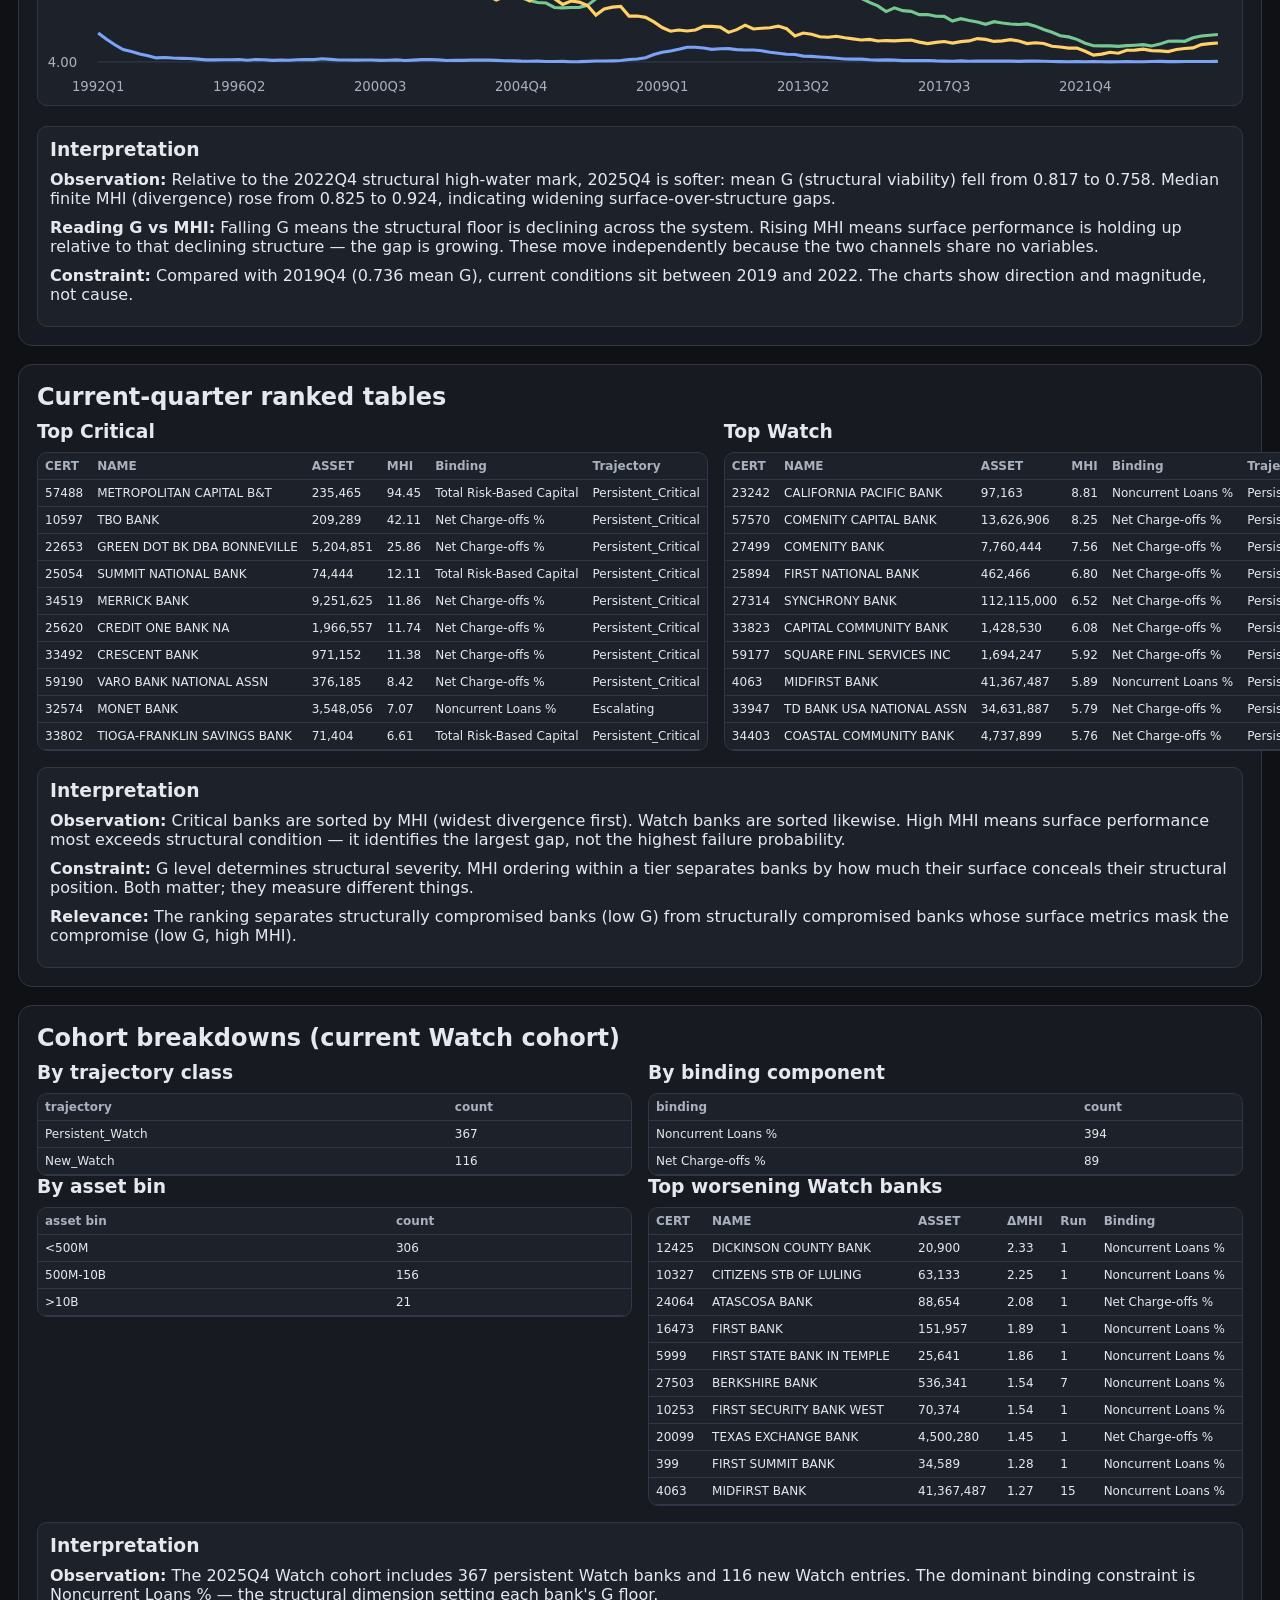
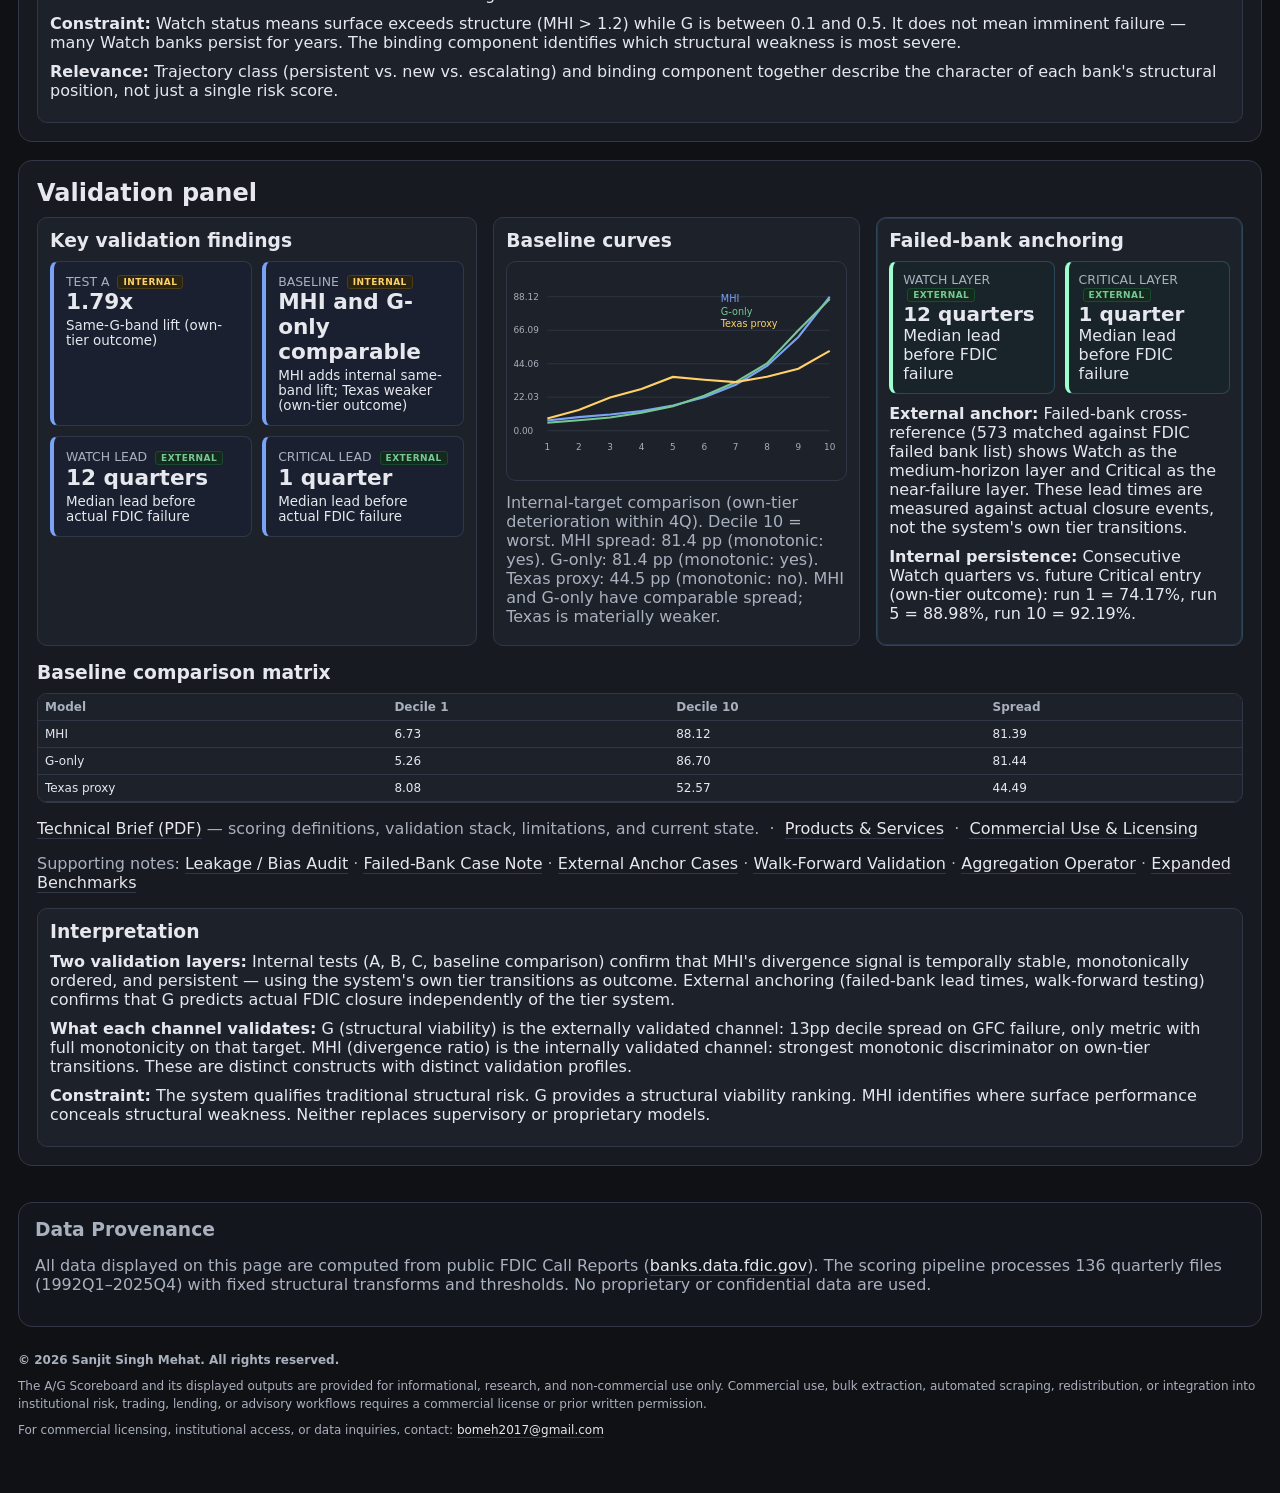
==== commit 020c4e24: "Add files via upload" ====
--- a/index.html
+++ b/index.html
@@ -12,7 +12,11 @@
       <h1>A/G Scoreboard Dashboard</h1>
       <p class="subhead">Structural viability (G) and performed-health divergence (MHI) for every FDIC-insured bank.</p>
     </div>
-    <div class="header-meta"><a class="nav-link" href="licensing.html">Commercial Use & Licensing</a> <span id="headerMeta">Loading…</span></div>
+    <div class="header-meta">
+       <a class="nav-link" href="ag_products_services.html">Products &amp; Services</a>
+       <a class="nav-link" href="licensing.html">Commercial Use &amp; Licensing</a>
+       <span id="headerMeta">Loading…</span>
+    </div>
   </header>
 
   <main class="container">
@@ -93,7 +97,11 @@
       </div>
 
       <p class="small brief-link-row">
-        <a class="inline-link" href="Technical%20Brief%20(Updated).pdf">Technical Brief (PDF)</a> — scoring definitions, validation stack, limitations, and current state.
+         <a class="inline-link" href="Technical%20Brief%20(Updated).pdf">Technical Brief (PDF)</a> — scoring definitions, validation stack, limitations, and current state.
+         &nbsp;·&nbsp;
+         <a class="inline-link" href="ag_products_services.html">Products &amp; Services</a>
+         &nbsp;·&nbsp;
+        <a class="inline-link" href="licensing.html">Commercial Use &amp; Licensing</a>
       </p>
       <p class="small brief-link-row">
         Supporting notes:
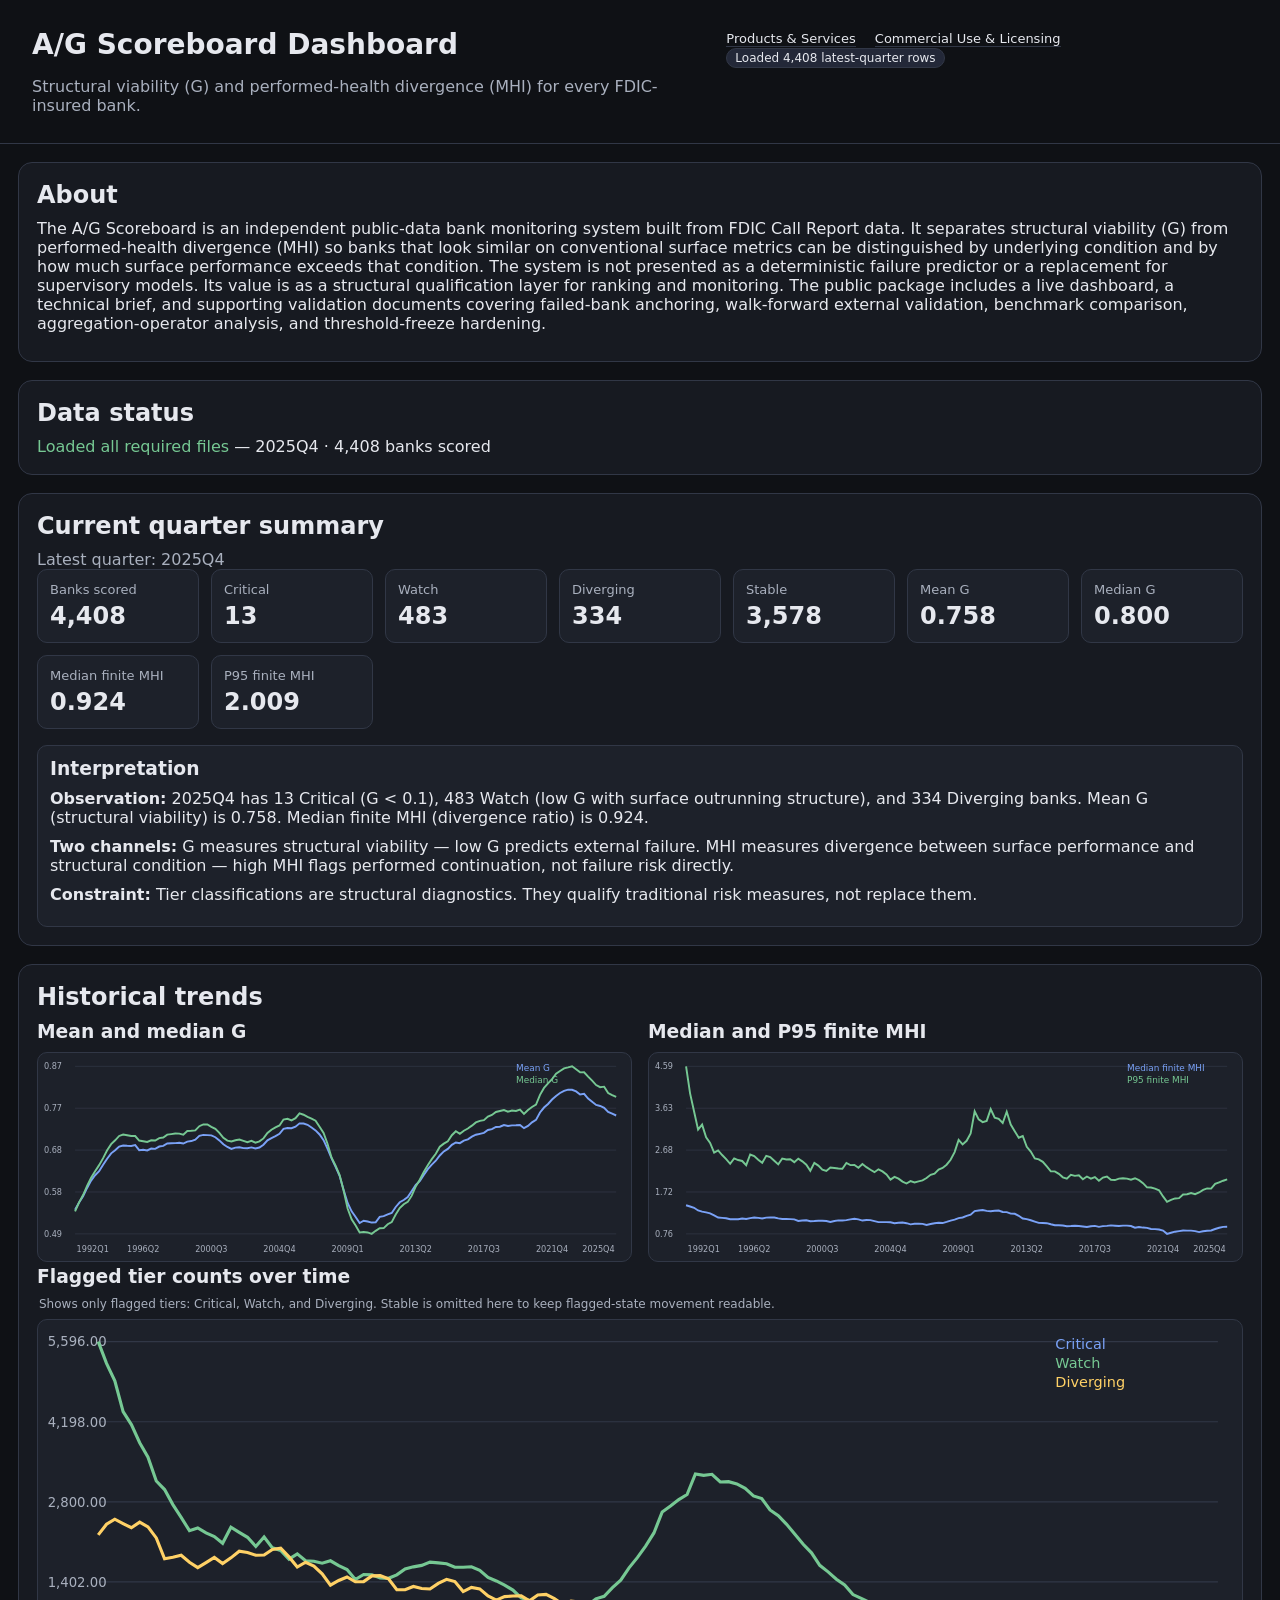
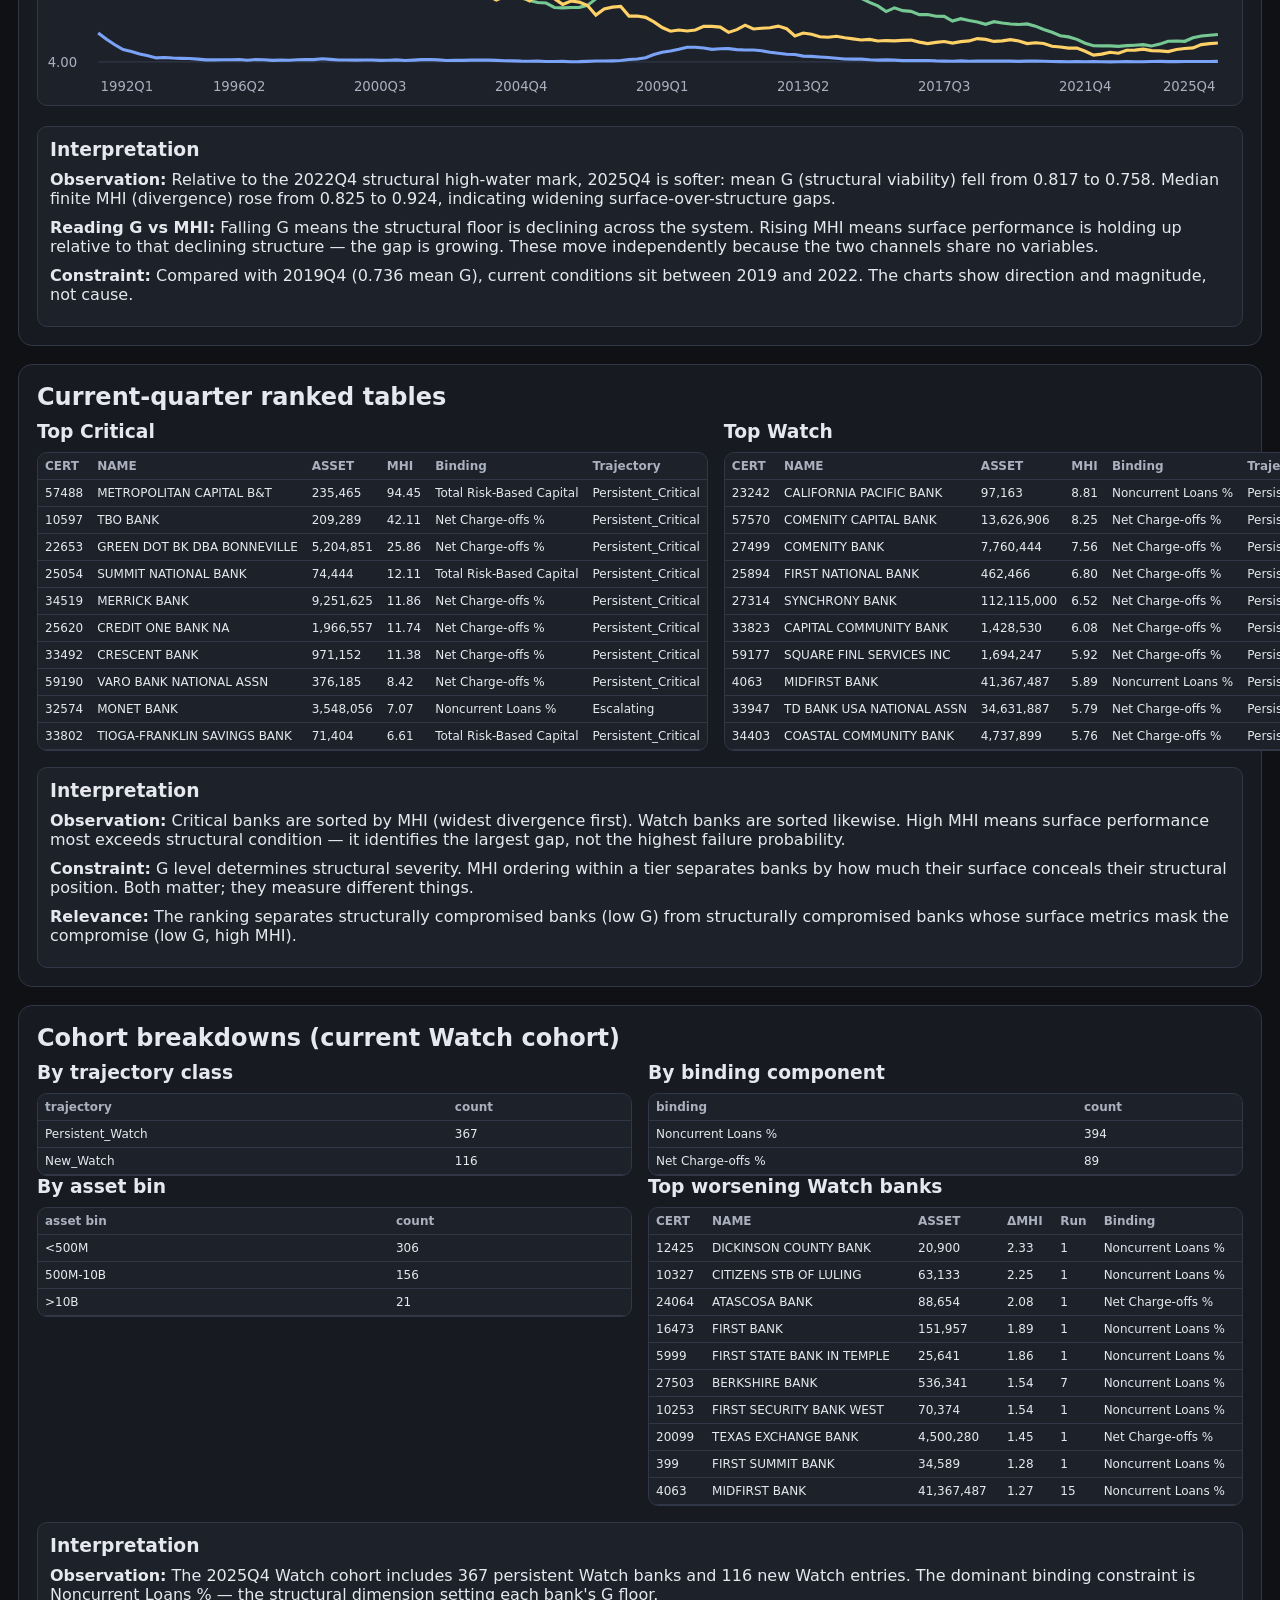
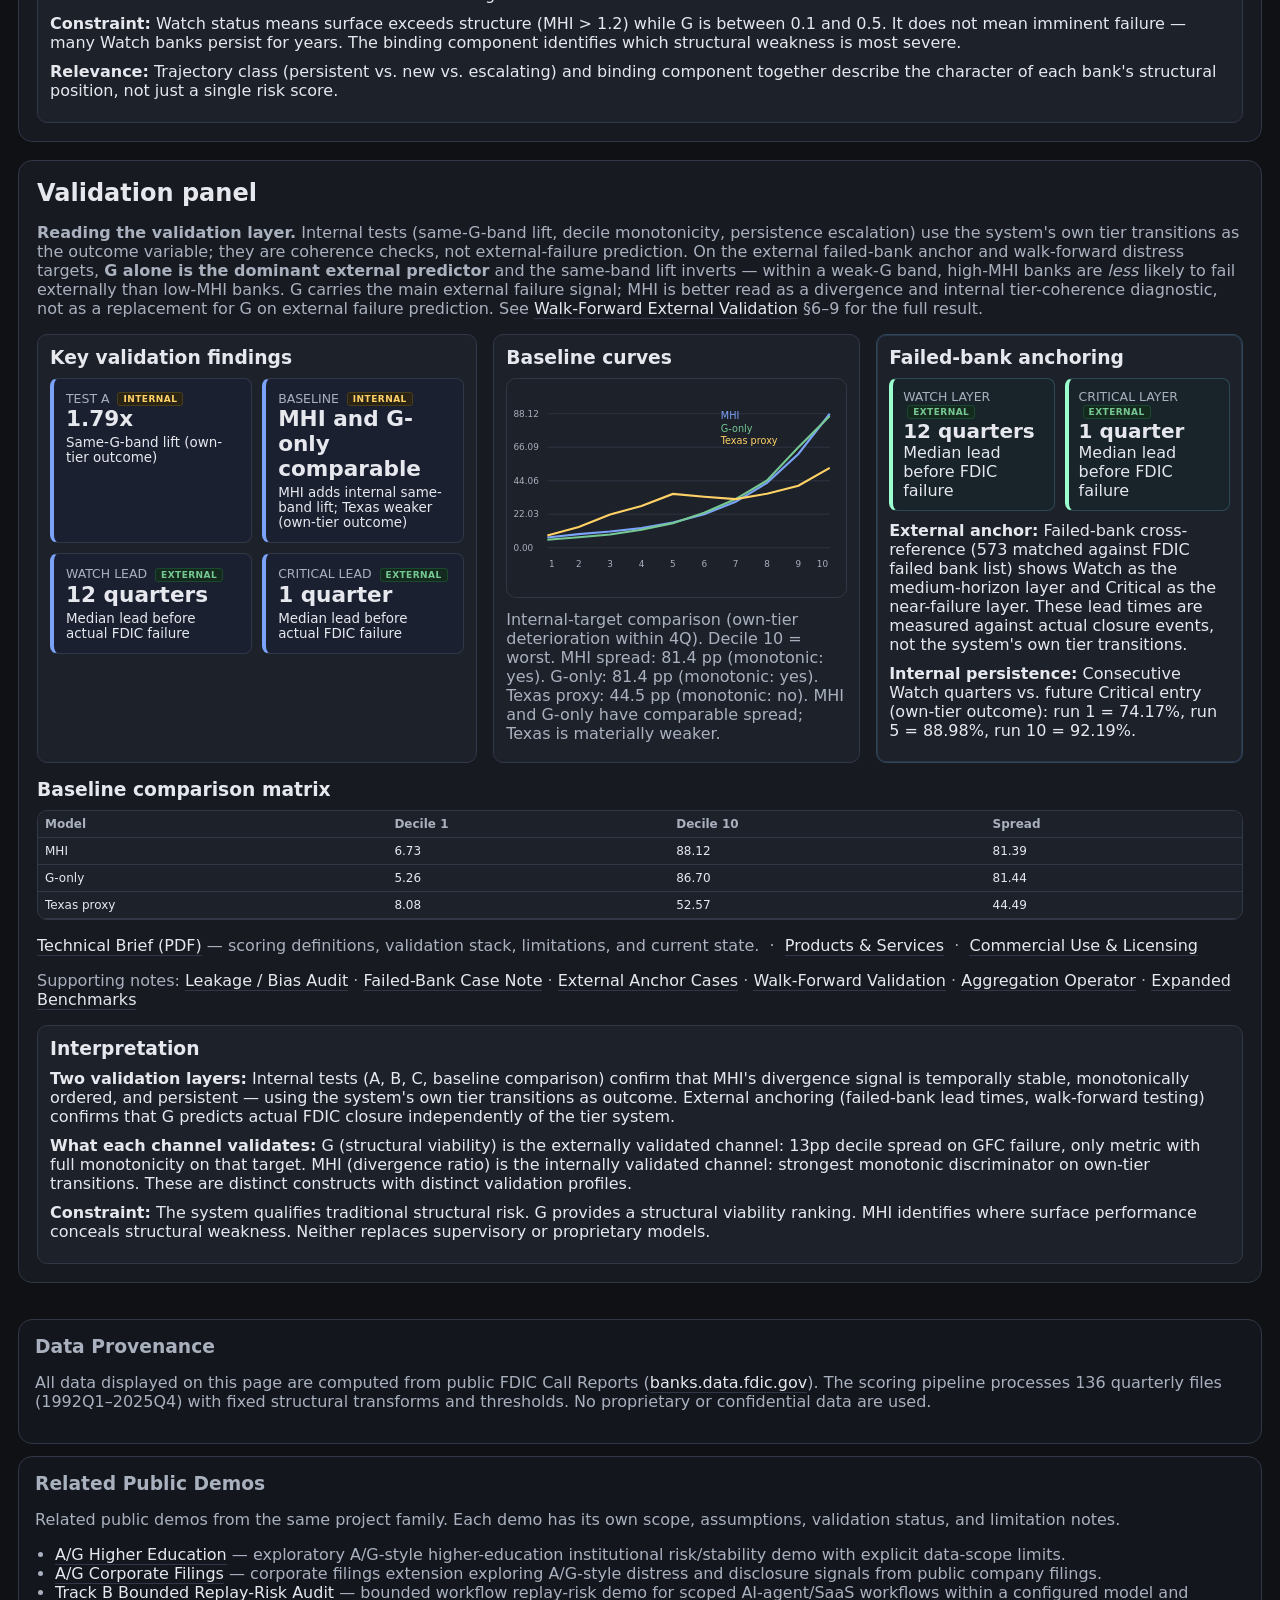
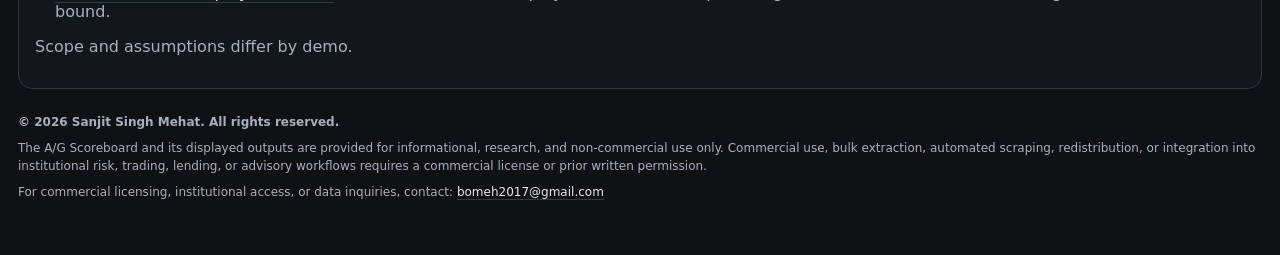
==== commit 7c106146: "Add files via upload" ====
--- a/index.html
+++ b/index.html
@@ -75,6 +75,20 @@
 
     <section class="panel">
       <h2>Validation panel</h2>
+      <p class="small claim-discipline-note">
+        <strong>Reading the validation layer.</strong>
+        Internal tests (same-G-band lift, decile monotonicity, persistence escalation)
+        use the system's own tier transitions as the outcome variable; they are
+        coherence checks, not external-failure prediction. On the external failed-bank
+        anchor and walk-forward distress targets, <strong>G alone is the dominant
+        external predictor</strong> and the same-band lift inverts — within a weak-G band,
+        high-MHI banks are <em>less</em> likely to fail externally than low-MHI banks.
+        G carries the main external failure signal; MHI is better read as a divergence
+        and internal tier-coherence diagnostic, not as a replacement for G on external
+        failure prediction.
+        See <a class="inline-link" href="WALKFORWARD_EXTERNAL_VALIDATION.md">Walk-Forward
+        External Validation</a> §6–9 for the full result.
+      </p>
       <div class="validation-grid">
         <div class="card">
           <h3>Key validation findings</h3>
@@ -132,6 +146,19 @@
         transforms and thresholds. No proprietary or confidential data are used.
       </p>
     </div>
+    <div class="footer-card">
+      <h3>Related Public Demos</h3>
+      <p class="small">
+        Related public demos from the same project family. Each demo has its own
+        scope, assumptions, validation status, and limitation notes.
+      </p>
+      <ul class="downloads small">
+        <li><a class="inline-link" href="https://bome2017.github.io/ag-higher-education/">A/G Higher Education</a> — exploratory A/G-style higher-education institutional risk/stability demo with explicit data-scope limits.</li>
+        <li><a class="inline-link" href="https://bome2017.github.io/ag-corporate-filings/">A/G Corporate Filings</a> — corporate filings extension exploring A/G-style distress and disclosure signals from public company filings.</li>
+        <li><a class="inline-link" href="https://bome2017.github.io/Replay-Verifier/">Track B Bounded Replay-Risk Audit</a> — bounded workflow replay-risk demo for scoped AI-agent/SaaS workflows within a configured model and bound.</li>
+      </ul>
+      <p class="small">Scope and assumptions differ by demo.</p>
+    </div>
   </footer>
 
   <footer class="legal-footer">
--- a/styles.css
+++ b/styles.css
@@ -12,6 +12,7 @@
 .panel{background:var(--panel);border:1px solid var(--line);border-radius:14px;padding:18px;margin-bottom:18px}
 .page-footer{max-width:1400px;margin:0 auto 24px;padding:0 18px}
 .footer-card{background:#13161d;border:1px solid var(--line);border-radius:14px;padding:16px;color:var(--muted)}
+.footer-card + .footer-card{margin-top:12px}
 .stats-grid{display:grid;grid-template-columns:repeat(auto-fit,minmax(160px,1fr));gap:12px}
 .stat,.card{background:var(--panel2);border:1px solid var(--line);border-radius:10px;padding:12px}
 .stat .label{color:var(--muted);font-size:13px}
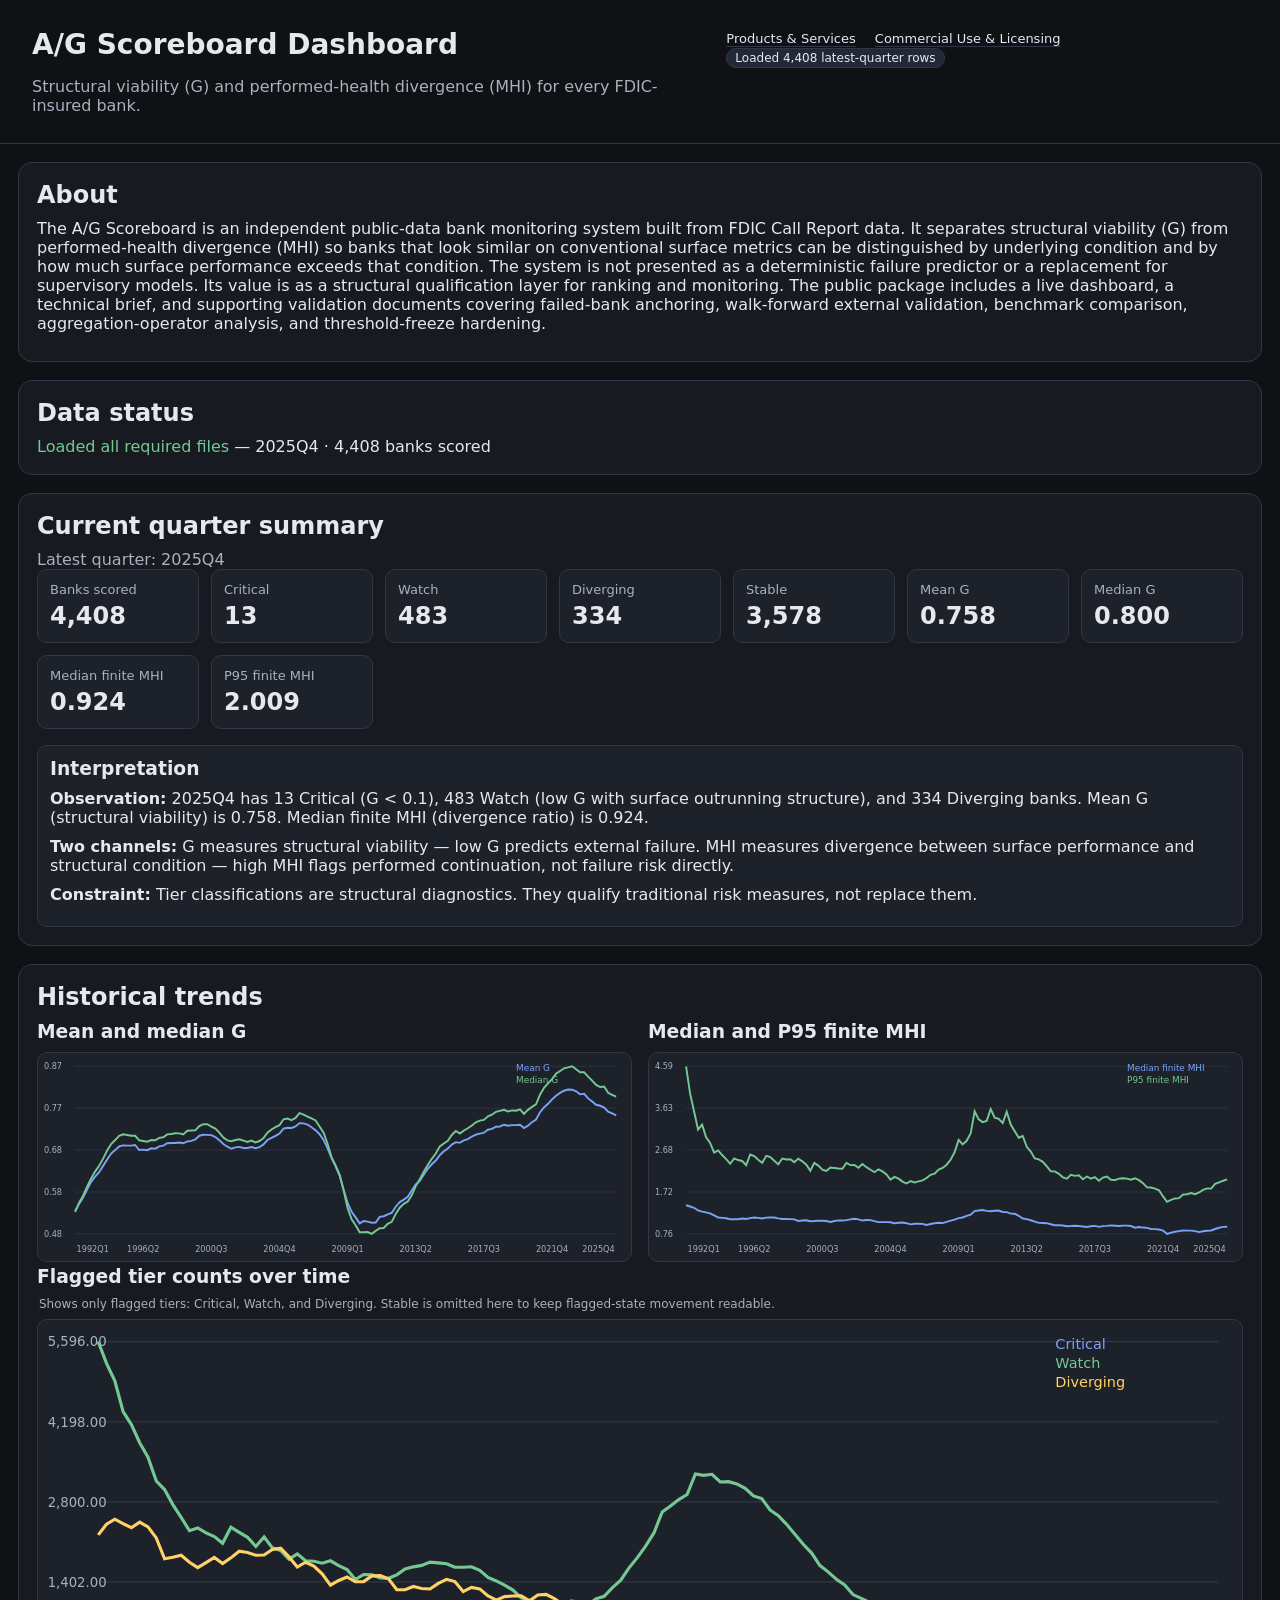
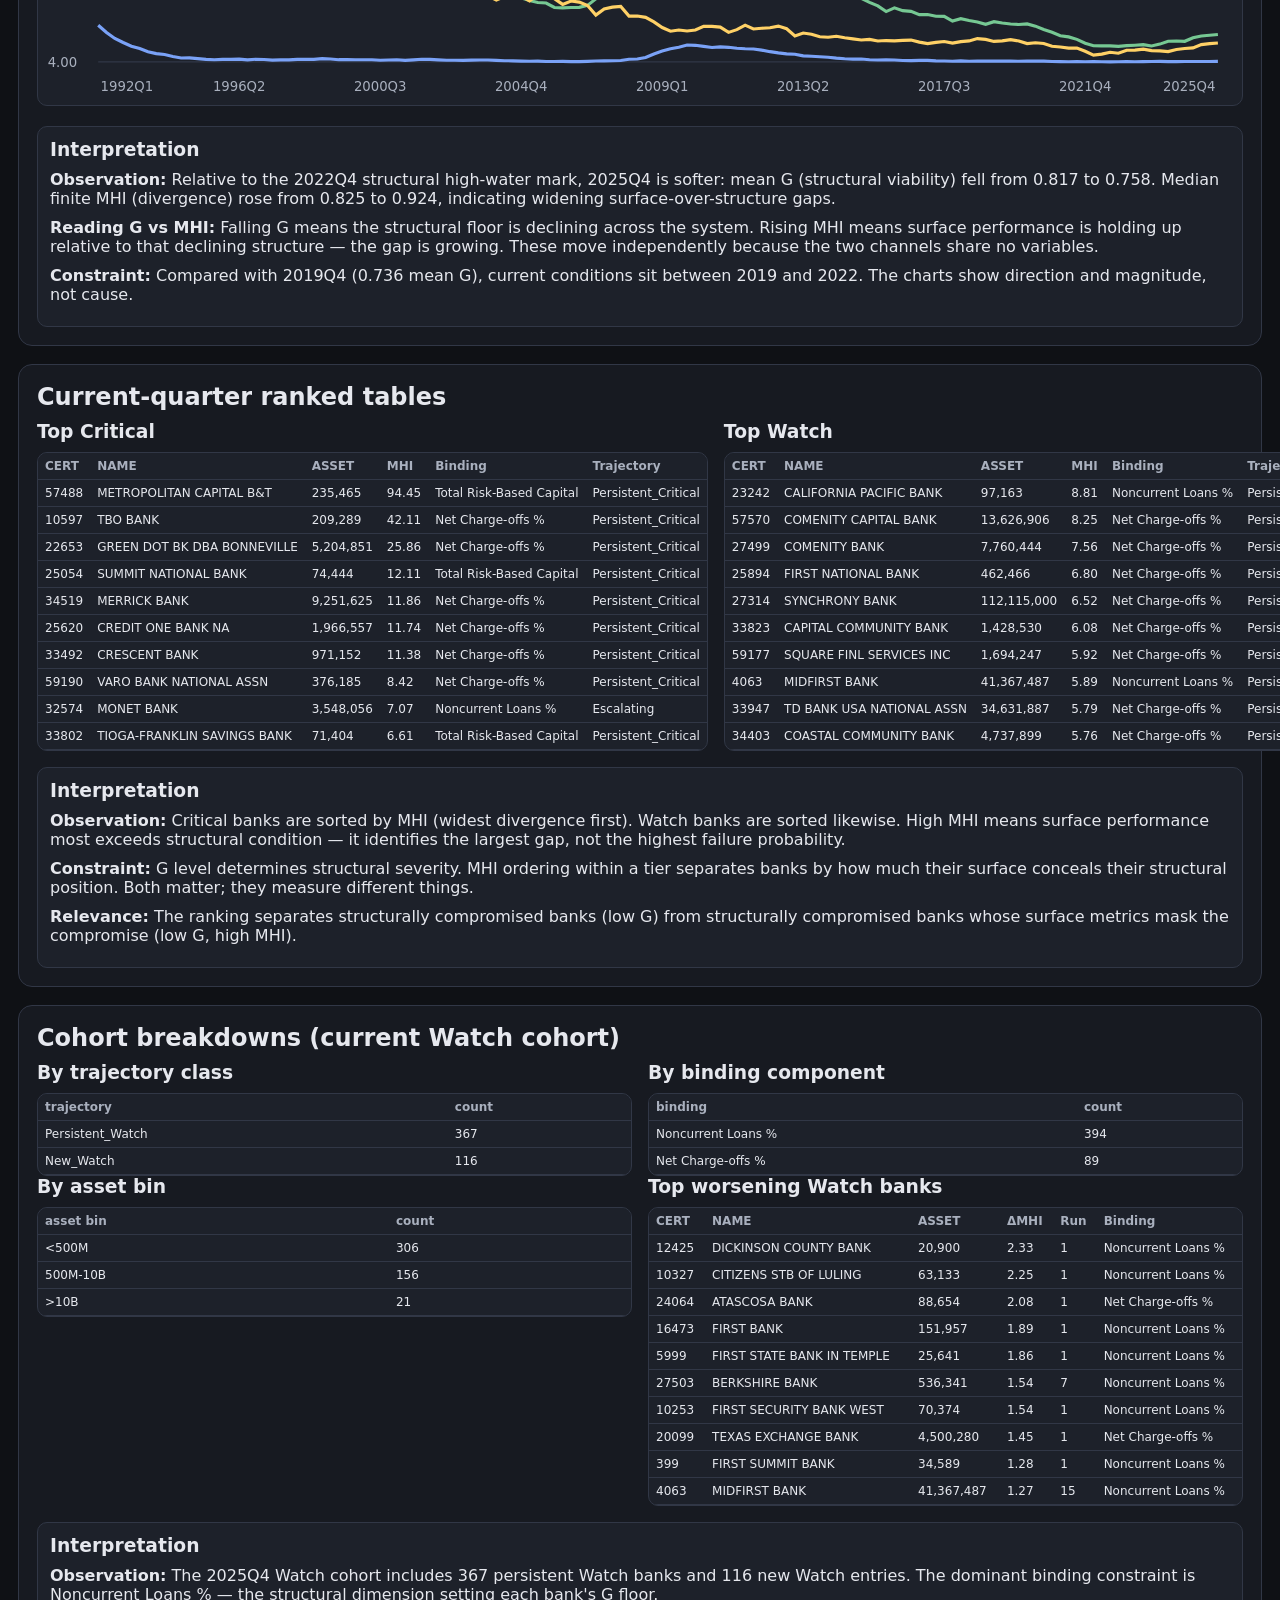
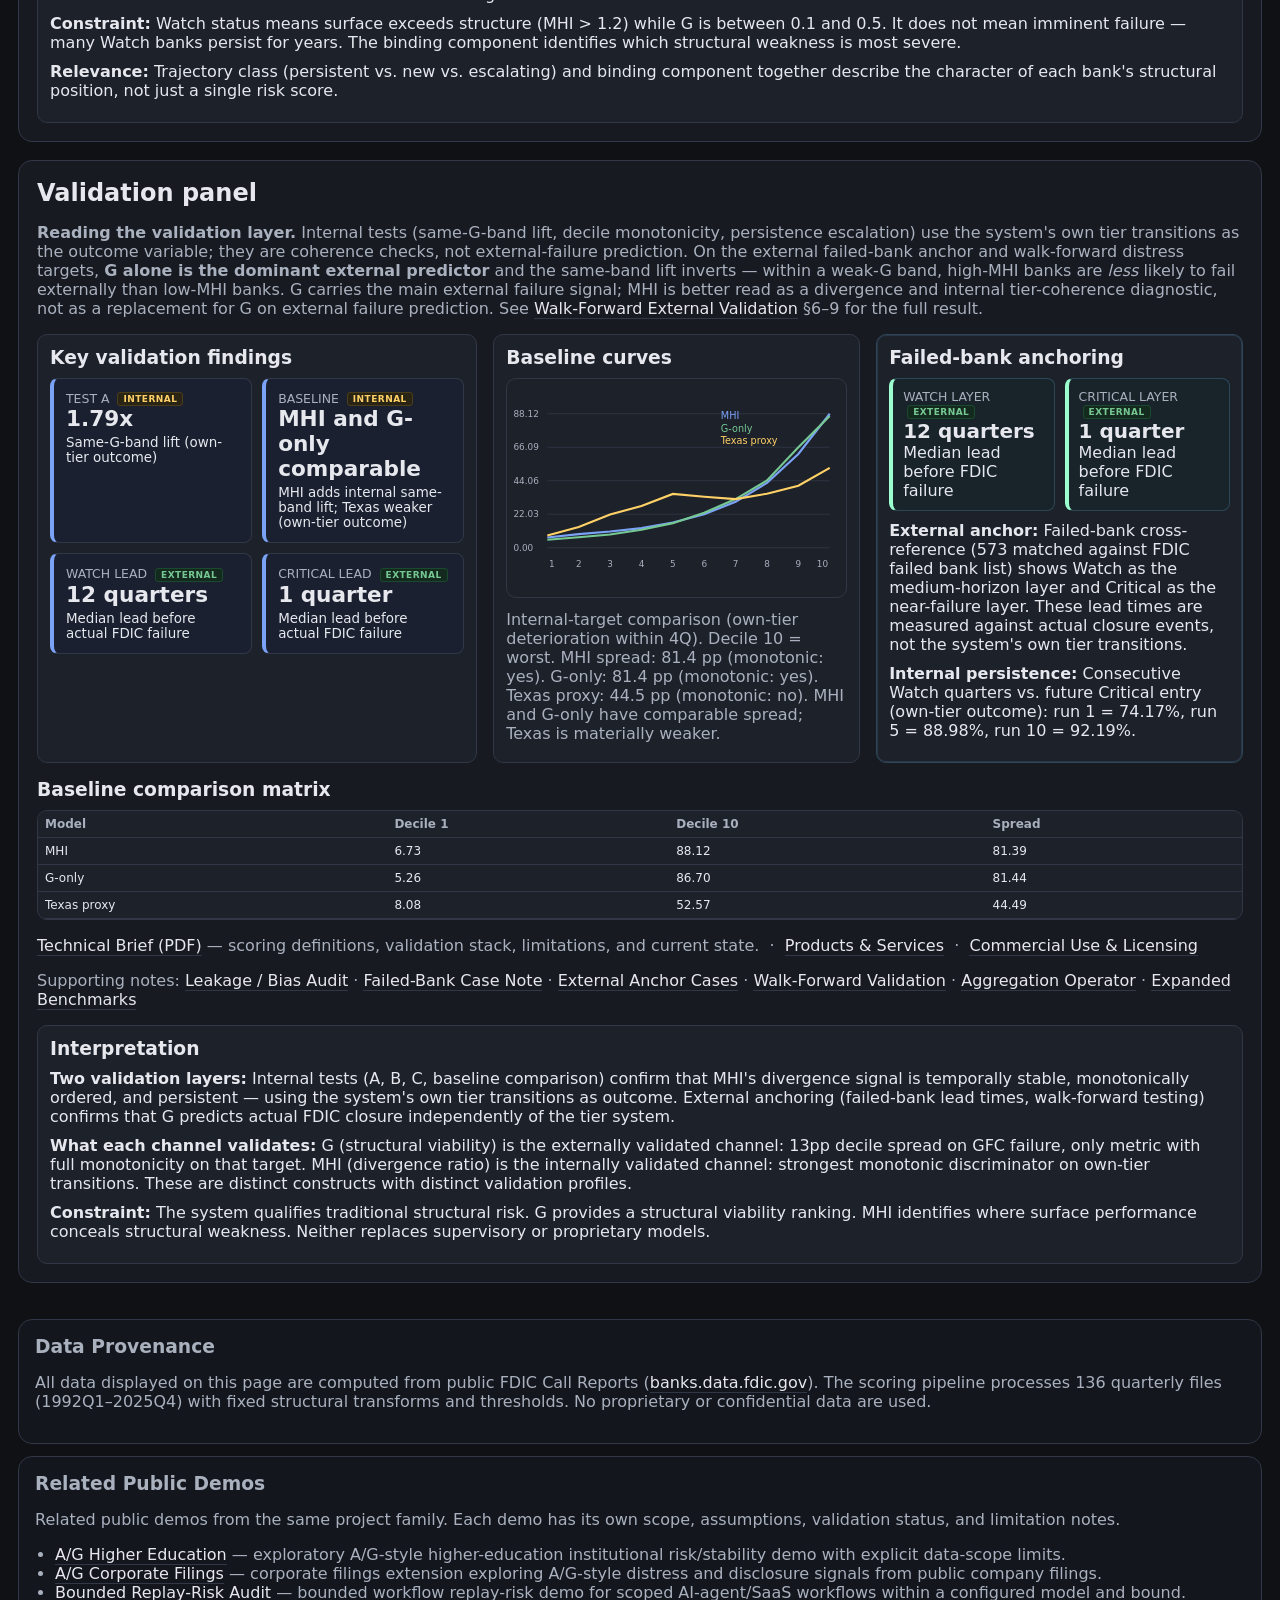
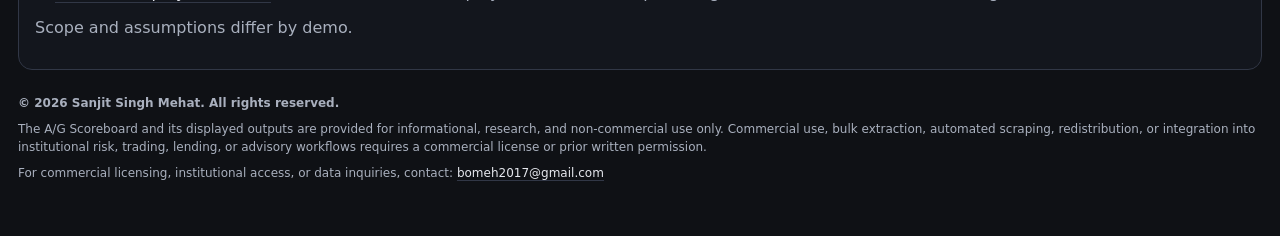
==== commit a49c9626: "Add files via upload" ====
--- a/index.html
+++ b/index.html
@@ -155,7 +155,7 @@
       <ul class="downloads small">
         <li><a class="inline-link" href="https://bome2017.github.io/ag-higher-education/">A/G Higher Education</a> — exploratory A/G-style higher-education institutional risk/stability demo with explicit data-scope limits.</li>
         <li><a class="inline-link" href="https://bome2017.github.io/ag-corporate-filings/">A/G Corporate Filings</a> — corporate filings extension exploring A/G-style distress and disclosure signals from public company filings.</li>
-        <li><a class="inline-link" href="https://bome2017.github.io/Replay-Verifier/">Track B Bounded Replay-Risk Audit</a> — bounded workflow replay-risk demo for scoped AI-agent/SaaS workflows within a configured model and bound.</li>
+        <li><a class="inline-link" href="https://bome2017.github.io/Replay-Verifier/">Bounded Replay-Risk Audit</a> — bounded workflow replay-risk demo for scoped AI-agent/SaaS workflows within a configured model and bound.</li>
       </ul>
       <p class="small">Scope and assumptions differ by demo.</p>
     </div>
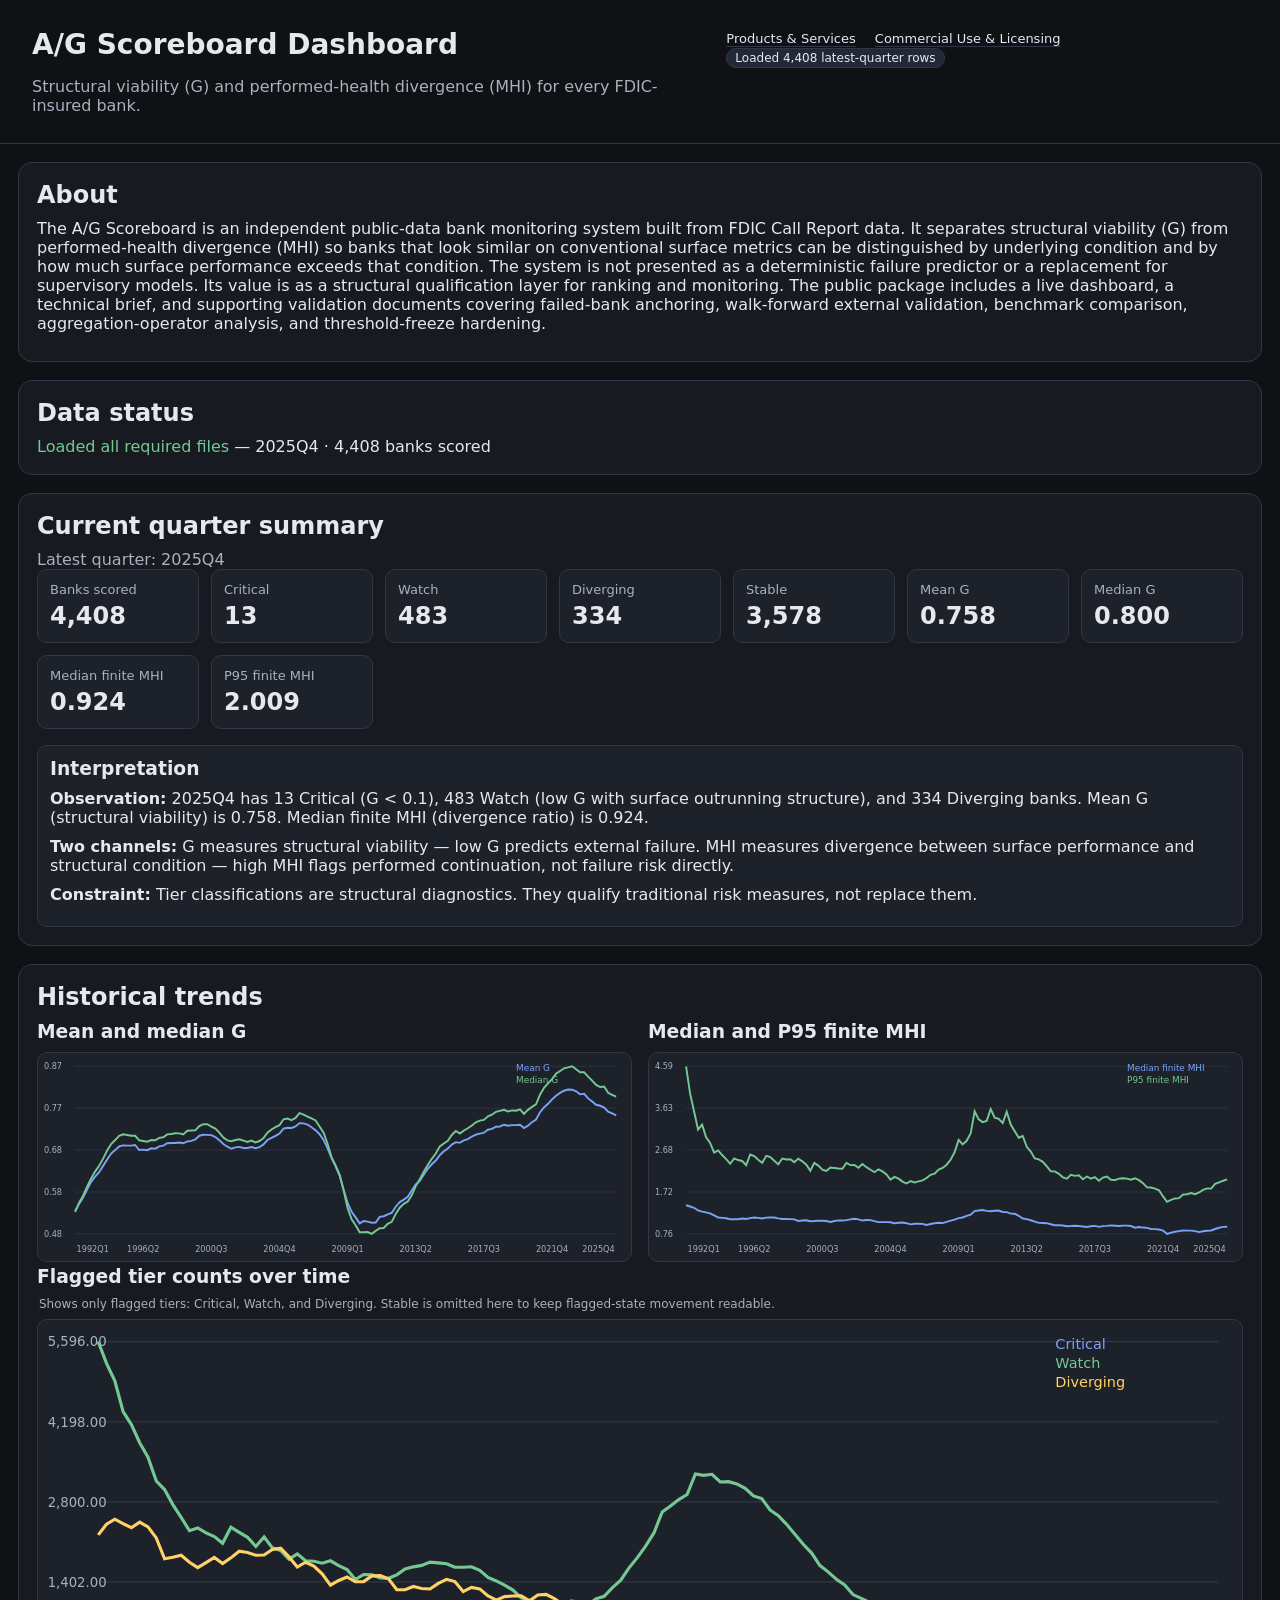
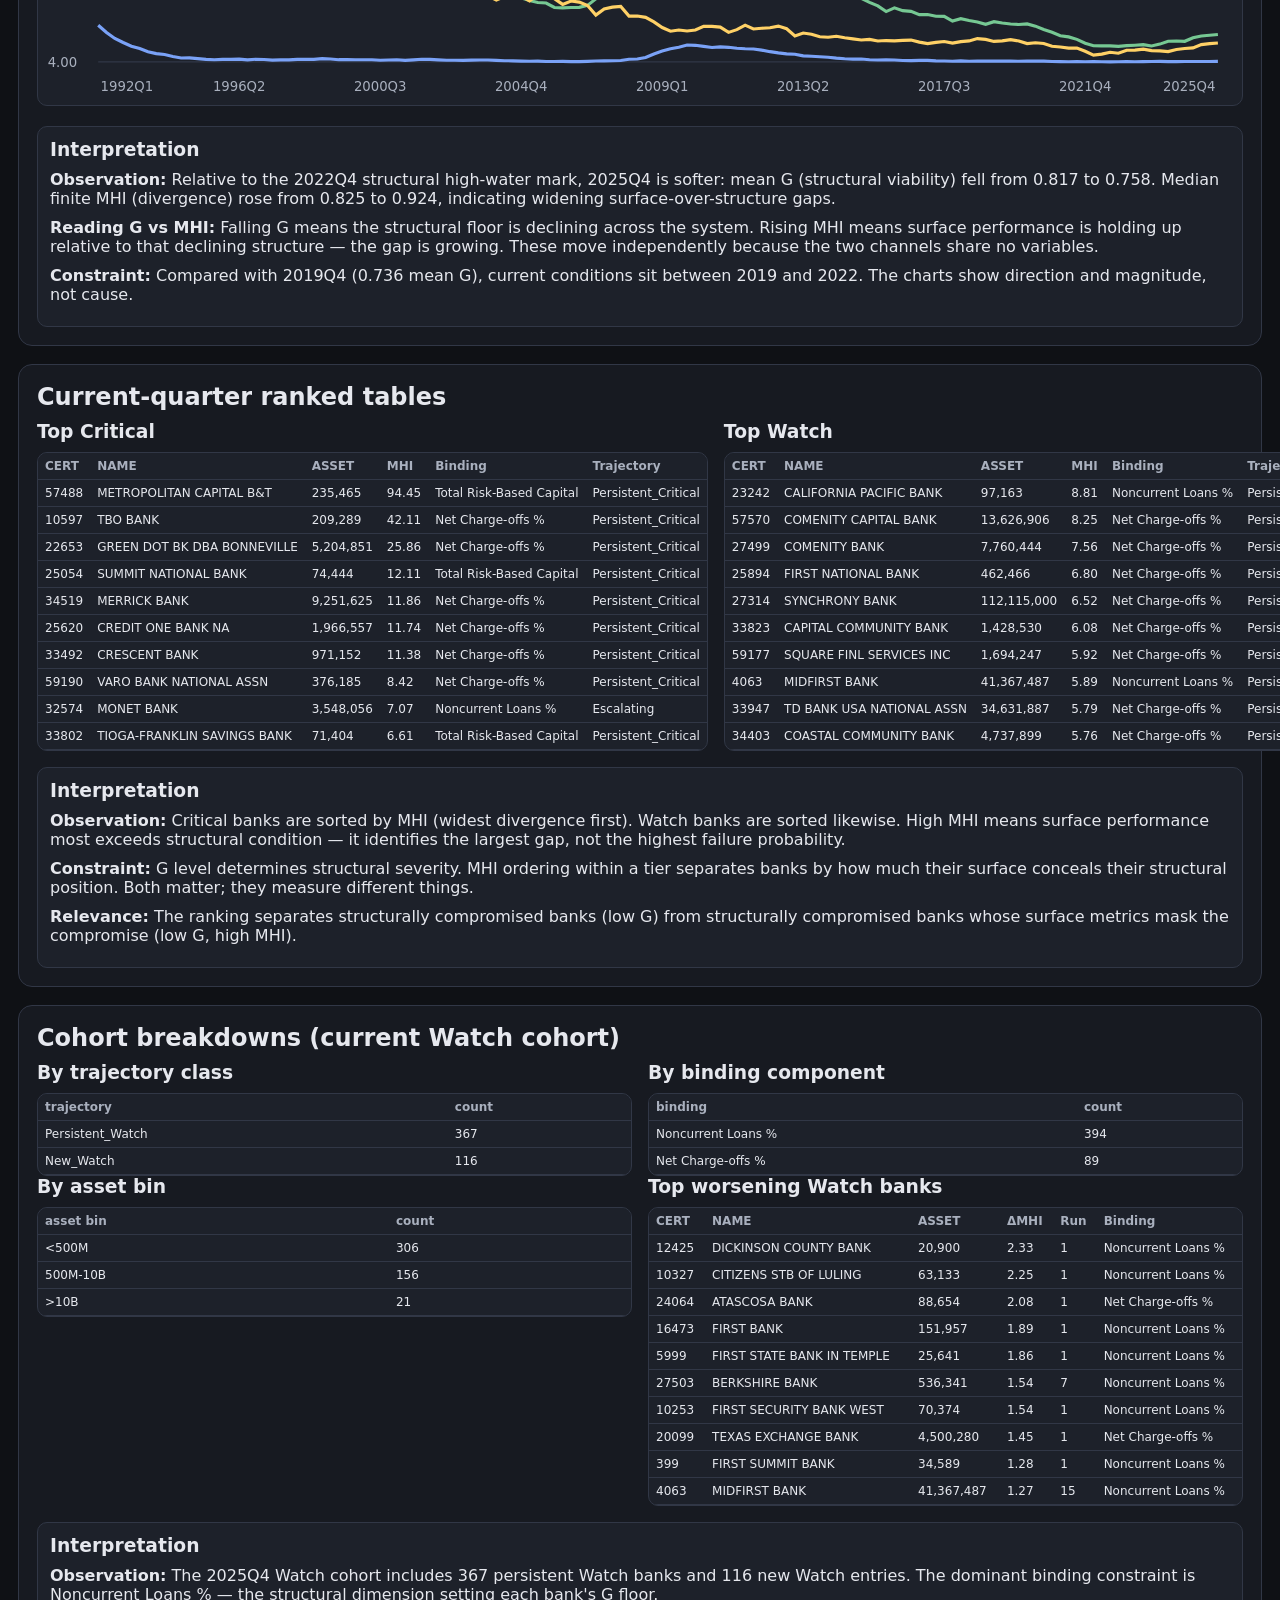
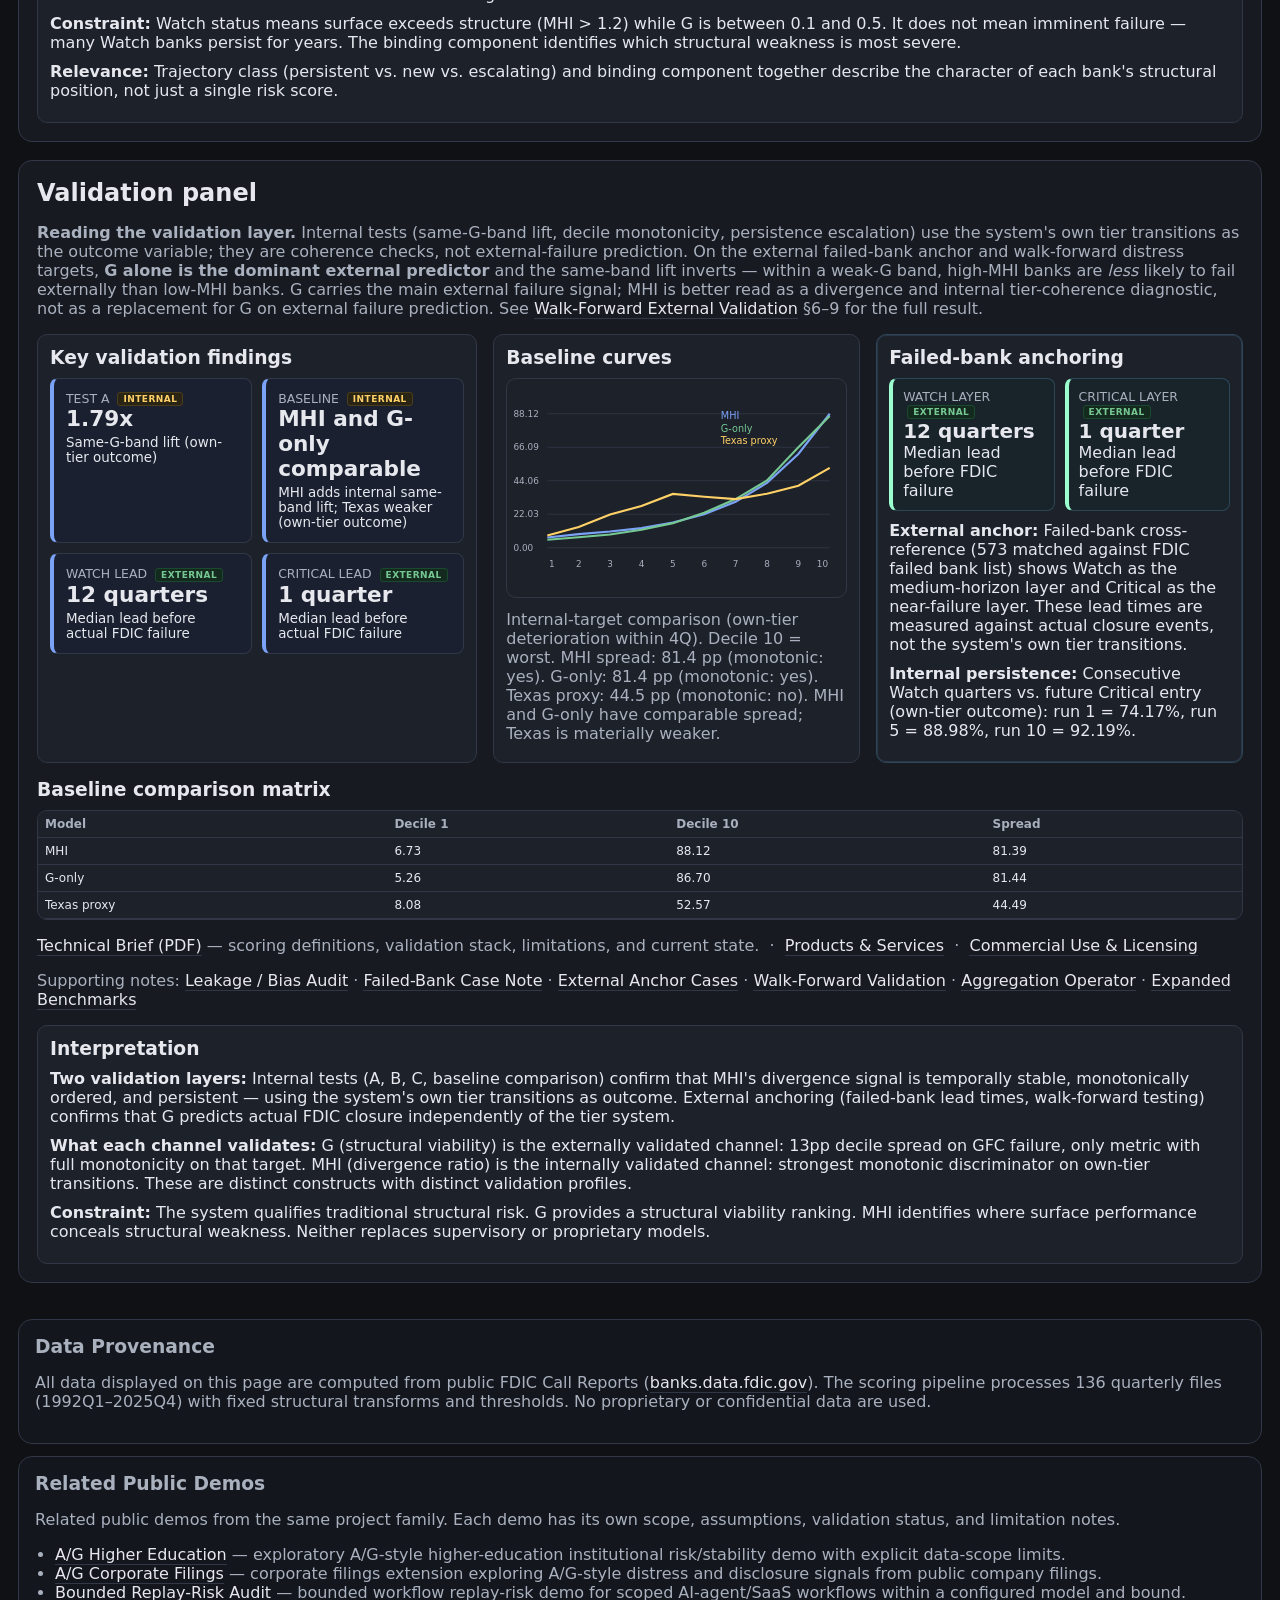
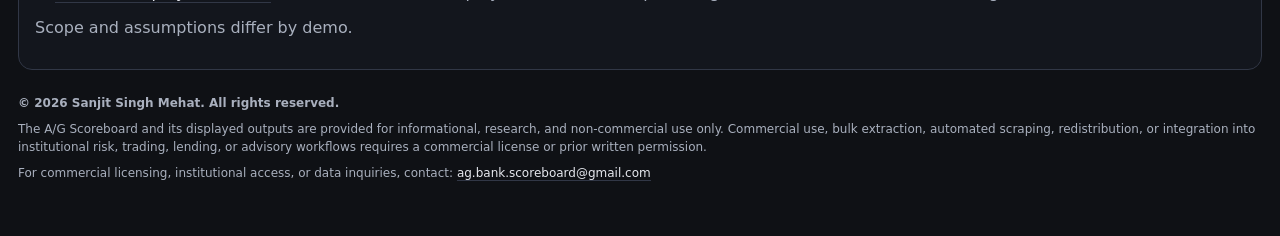
==== commit d447d46f: "Add files via upload" ====
--- a/index.html
+++ b/index.html
@@ -171,7 +171,7 @@
     </p>
     <p>
       For commercial licensing, institutional access, or data inquiries, contact:
-      <a href="mailto:bomeh2017@gmail.com">bomeh2017@gmail.com</a>
+      <a href="mailto:ag.bank.scoreboard@gmail.com">ag.bank.scoreboard@gmail.com</a>
     </p>
   </footer>
 
